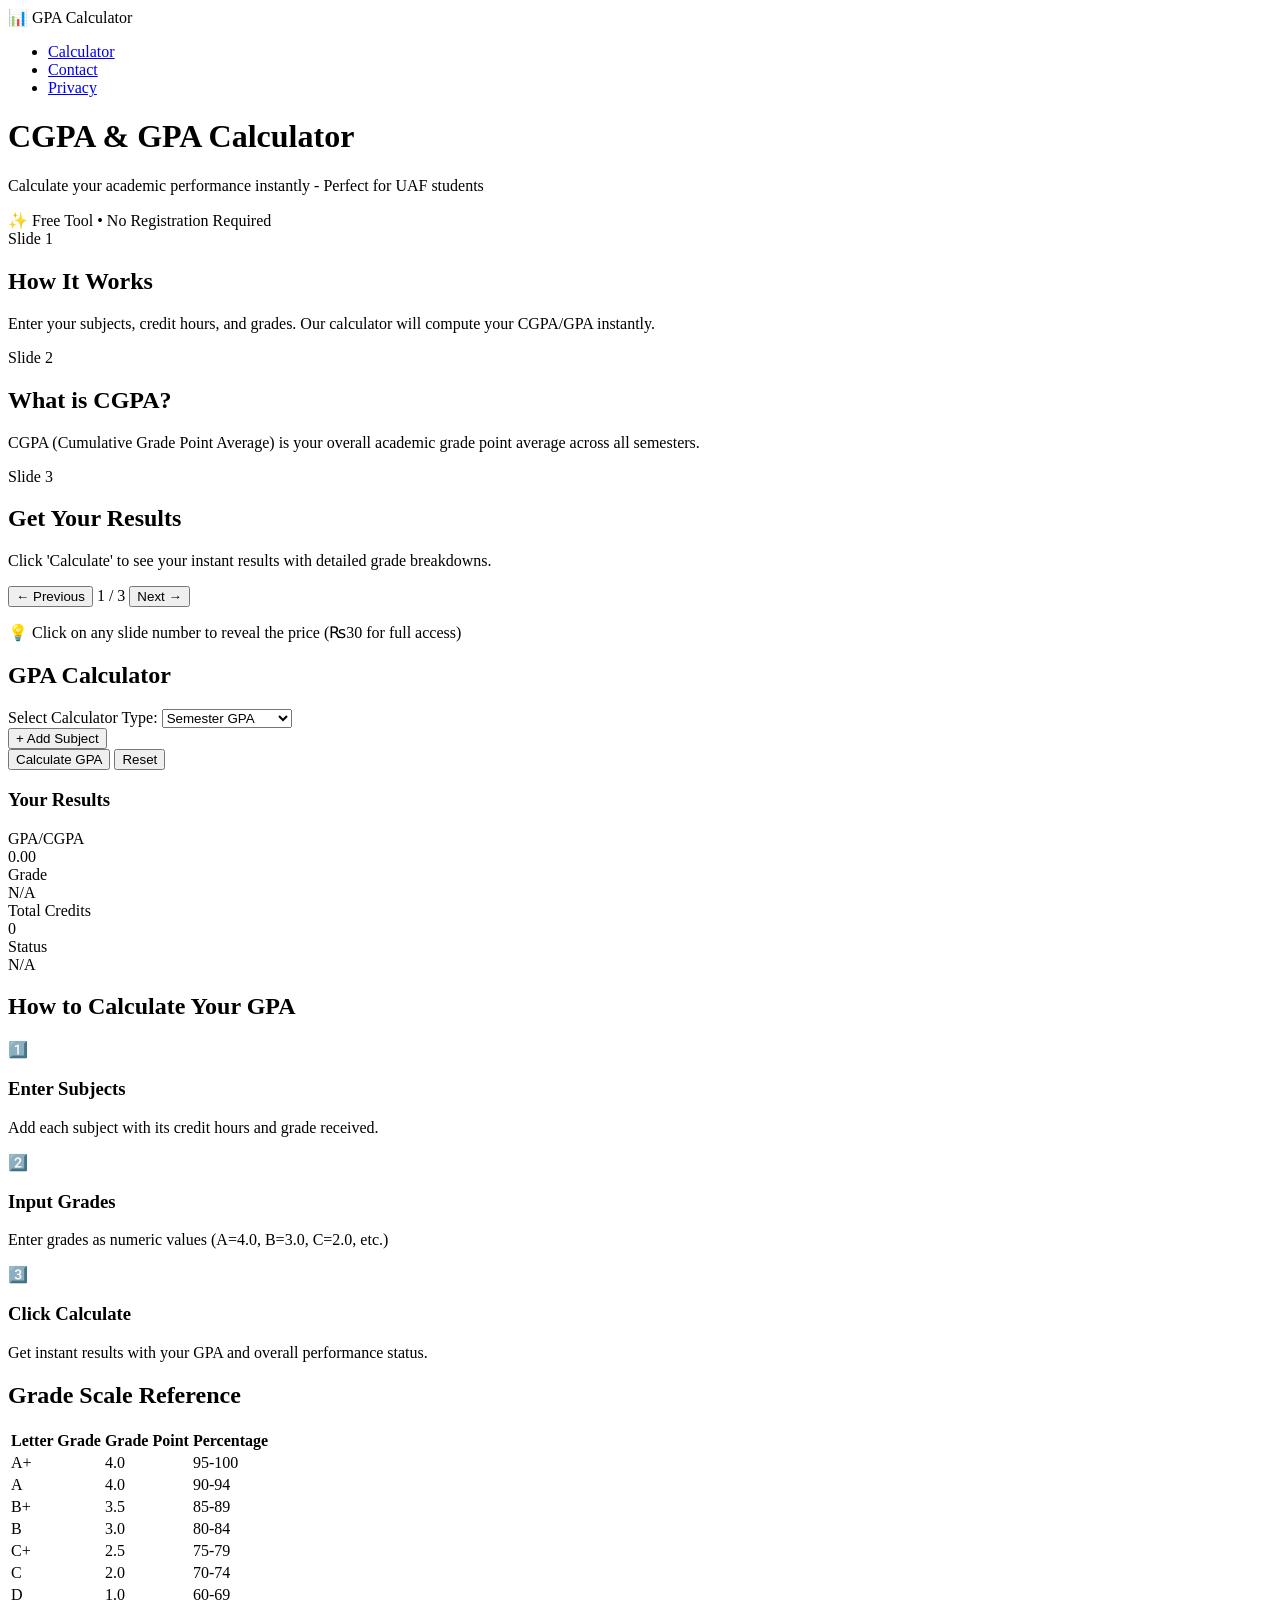
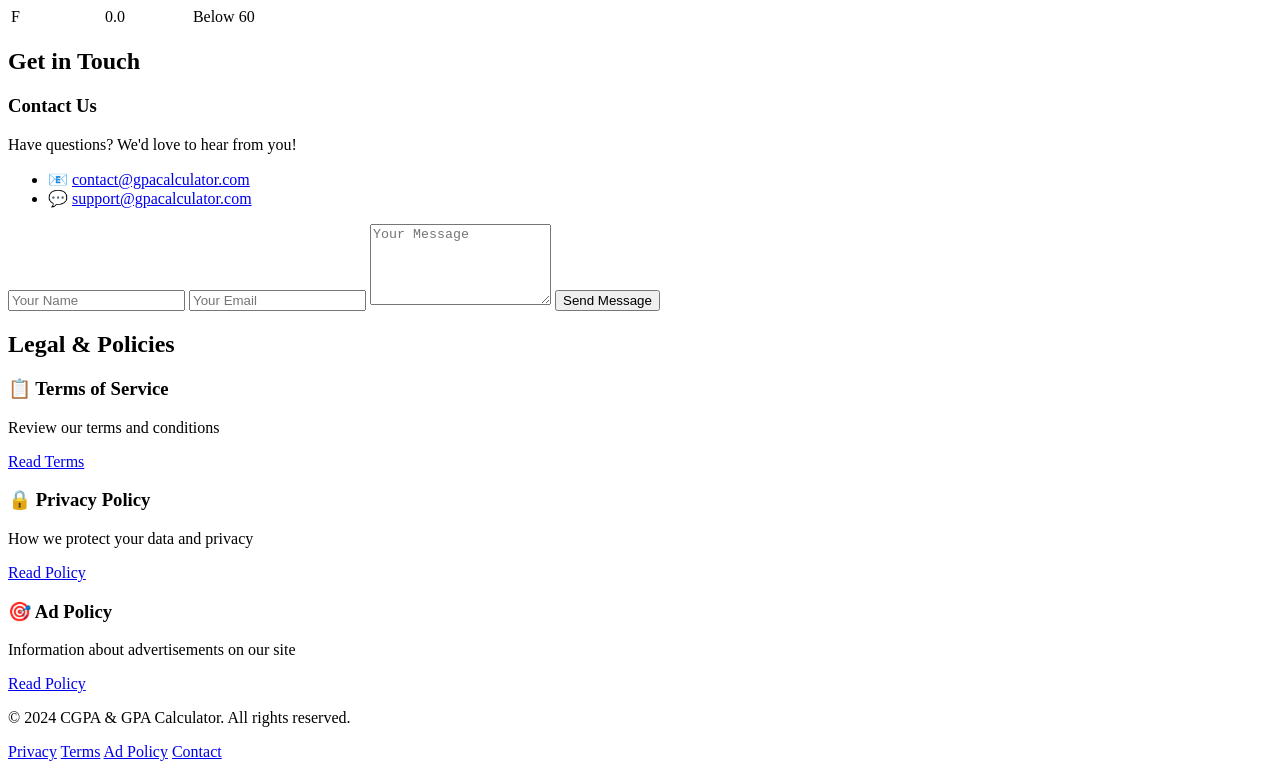
==== index.html @ 97850782 "Rename index (2).html to index.html" ====
<!DOCTYPE html>
<html lang="en">
<head>
    <meta charset="UTF-8">
    <meta name="viewport" content="width=device-width, initial-scale=1.0">
    <meta name="description" content="Free CGPA and GPA Calculator - Calculate your academic grade point average instantly">
    <meta name="keywords" content="CGPA calculator, GPA calculator, grade calculator, UAF">
    <meta name="author" content="Your Name">
    <meta name="theme-color" content="#2563eb">
    <title>CGPA & GPA Calculator - Calculate Your Academic Performance</title>
    <link rel="stylesheet" href="styles.css">
    <script async src="https://pagead2.googlesyndication.com/pagead/js/adsbygoogle.js?client=ca-pub-xxxxxxxxxxxxxxxx"></script>
</head>
<body>
    <!-- Navigation -->
    <nav class="navbar">
        <div class="container">
            <div class="logo">
                <span class="logo-icon">📊</span>
                <span class="logo-text">GPA Calculator</span>
            </div>
            <ul class="nav-links">
                <li><a href="#calculator">Calculator</a></li>
                <li><a href="#contact">Contact</a></li>
                <li><a href="privacy-policy.html">Privacy</a></li>
            </ul>
        </div>
    </nav>

    <!-- Hero Section -->
    <header class="hero">
        <div class="container">
            <h1 class="hero-title">CGPA & GPA Calculator</h1>
            <p class="hero-subtitle">Calculate your academic performance instantly - Perfect for UAF students</p>
            <div class="hero-badge">✨ Free Tool • No Registration Required</div>
        </div>
    </header>

    <!-- Ad Space 1 - Top Banner -->
    <div class="ad-container">
        <ins class="adsbygoogle"
             style="display:block"
             data-ad-client="ca-pub-xxxxxxxxxxxxxxxx"
             data-ad-slot="1234567890"
             data-ad-format="horizontal"
             data-full-width-responsive="true"></ins>
    </div>

    <!-- Main Content -->
    <main class="container main-content">
        <!-- Slider Feature Section -->
        <section class="slide-section">
            <div class="slide-container">
                <div class="slide-card">
                    <div class="slide-number-box" id="slideNumber">
                        <span class="slide-number-text">Slide 1</span>
                    </div>
                    <div class="slide-content">
                        <h2>How It Works</h2>
                        <p>Enter your subjects, credit hours, and grades. Our calculator will compute your CGPA/GPA instantly.</p>
                    </div>
                </div>
                <div class="slide-card">
                    <div class="slide-number-box" id="slideNumber2">
                        <span class="slide-number-text">Slide 2</span>
                    </div>
                    <div class="slide-content">
                        <h2>What is CGPA?</h2>
                        <p>CGPA (Cumulative Grade Point Average) is your overall academic grade point average across all semesters.</p>
                    </div>
                </div>
                <div class="slide-card">
                    <div class="slide-number-box" id="slideNumber3">
                        <span class="slide-number-text">Slide 3</span>
                    </div>
                    <div class="slide-content">
                        <h2>Get Your Results</h2>
                        <p>Click 'Calculate' to see your instant results with detailed grade breakdowns.</p>
                    </div>
                </div>
            </div>
            <div class="slide-controls">
                <button class="slide-btn prev-btn" id="prevSlide">← Previous</button>
                <span class="slide-indicator" id="slideIndicator">1 / 3</span>
                <button class="slide-btn next-btn" id="nextSlide">Next →</button>
            </div>
            <p class="slide-hint">💡 Click on any slide number to reveal the price (₨30 for full access)</p>
        </section>

        <!-- Calculator Section -->
        <section id="calculator" class="calculator-section">
            <h2 class="section-title">GPA Calculator</h2>
            
            <div class="calculator-container">
                <div class="input-group">
                    <label for="calculatorType">Select Calculator Type:</label>
                    <select id="calculatorType" class="form-control">
                        <option value="semester">Semester GPA</option>
                        <option value="cumulative">Cumulative CGPA</option>
                    </select>
                </div>

                <div id="subjectsContainer" class="subjects-container">
                    <!-- Subjects will be added here dynamically -->
                </div>

                <button type="button" class="btn btn-secondary" id="addSubjectBtn">+ Add Subject</button>

                <div class="button-group">
                    <button type="button" class="btn btn-primary" id="calculateBtn">Calculate GPA</button>
                    <button type="button" class="btn btn-secondary" id="resetBtn">Reset</button>
                </div>
            </div>

            <!-- Results Section -->
            <div id="resultsSection" class="results-section hidden">
                <h3>Your Results</h3>
                <div class="results-grid">
                    <div class="result-card">
                        <div class="result-label">GPA/CGPA</div>
                        <div class="result-value" id="resultGPA">0.00</div>
                    </div>
                    <div class="result-card">
                        <div class="result-label">Grade</div>
                        <div class="result-value" id="resultGrade">N/A</div>
                    </div>
                    <div class="result-card">
                        <div class="result-label">Total Credits</div>
                        <div class="result-value" id="resultCredits">0</div>
                    </div>
                    <div class="result-card">
                        <div class="result-label">Status</div>
                        <div class="result-value" id="resultStatus">N/A</div>
                    </div>
                </div>
                <div class="result-message" id="resultMessage"></div>
            </div>
        </section>

        <!-- Ad Space 2 - Middle Banner -->
        <div class="ad-container">
            <ins class="adsbygoogle"
                 style="display:block"
                 data-ad-client="ca-pub-xxxxxxxxxxxxxxxx"
                 data-ad-slot="9876543210"
                 data-ad-format="horizontal"
                 data-full-width-responsive="true"></ins>
        </div>

        <!-- Info Section -->
        <section class="info-section">
            <h2 class="section-title">How to Calculate Your GPA</h2>
            <div class="info-grid">
                <div class="info-card">
                    <div class="info-icon">1️⃣</div>
                    <h3>Enter Subjects</h3>
                    <p>Add each subject with its credit hours and grade received.</p>
                </div>
                <div class="info-card">
                    <div class="info-icon">2️⃣</div>
                    <h3>Input Grades</h3>
                    <p>Enter grades as numeric values (A=4.0, B=3.0, C=2.0, etc.)</p>
                </div>
                <div class="info-card">
                    <div class="info-icon">3️⃣</div>
                    <h3>Click Calculate</h3>
                    <p>Get instant results with your GPA and overall performance status.</p>
                </div>
            </div>
        </section>

        <!-- Grade Scale Reference -->
        <section class="grade-scale">
            <h2 class="section-title">Grade Scale Reference</h2>
            <table class="grade-table">
                <thead>
                    <tr>
                        <th>Letter Grade</th>
                        <th>Grade Point</th>
                        <th>Percentage</th>
                    </tr>
                </thead>
                <tbody>
                    <tr>
                        <td>A+</td>
                        <td>4.0</td>
                        <td>95-100</td>
                    </tr>
                    <tr>
                        <td>A</td>
                        <td>4.0</td>
                        <td>90-94</td>
                    </tr>
                    <tr>
                        <td>B+</td>
                        <td>3.5</td>
                        <td>85-89</td>
                    </tr>
                    <tr>
                        <td>B</td>
                        <td>3.0</td>
                        <td>80-84</td>
                    </tr>
                    <tr>
                        <td>C+</td>
                        <td>2.5</td>
                        <td>75-79</td>
                    </tr>
                    <tr>
                        <td>C</td>
                        <td>2.0</td>
                        <td>70-74</td>
                    </tr>
                    <tr>
                        <td>D</td>
                        <td>1.0</td>
                        <td>60-69</td>
                    </tr>
                    <tr>
                        <td>F</td>
                        <td>0.0</td>
                        <td>Below 60</td>
                    </tr>
                </tbody>
            </table>
        </section>

        <!-- Ad Space 3 - Bottom Banner -->
        <div class="ad-container">
            <ins class="adsbygoogle"
                 style="display:block"
                 data-ad-client="ca-pub-xxxxxxxxxxxxxxxx"
                 data-ad-slot="5555555555"
                 data-ad-format="horizontal"
                 data-full-width-responsive="true"></ins>
        </div>

        <!-- Contact Section -->
        <section id="contact" class="contact-section">
            <h2 class="section-title">Get in Touch</h2>
            <div class="contact-container">
                <div class="contact-info">
                    <h3>Contact Us</h3>
                    <p>Have questions? We'd love to hear from you!</p>
                    <ul class="contact-list">
                        <li>
                            <span class="contact-icon">📧</span>
                            <a href="mailto:contact@gpacalculator.com">contact@gpacalculator.com</a>
                        </li>
                        <li>
                            <span class="contact-icon">💬</span>
                            <a href="mailto:support@gpacalculator.com">support@gpacalculator.com</a>
                        </li>
                    </ul>
                </div>
                <form class="contact-form" id="contactForm">
                    <input type="text" placeholder="Your Name" required>
                    <input type="email" placeholder="Your Email" required>
                    <textarea placeholder="Your Message" rows="5" required></textarea>
                    <button type="submit" class="btn btn-primary">Send Message</button>
                </form>
            </div>
        </section>

        <!-- Policy Links -->
        <section class="policy-section">
            <h2 class="section-title">Legal & Policies</h2>
            <div class="policy-grid">
                <div class="policy-card">
                    <h3>📋 Terms of Service</h3>
                    <p>Review our terms and conditions</p>
                    <a href="terms.html" class="policy-link">Read Terms</a>
                </div>
                <div class="policy-card">
                    <h3>🔒 Privacy Policy</h3>
                    <p>How we protect your data and privacy</p>
                    <a href="privacy-policy.html" class="policy-link">Read Policy</a>
                </div>
                <div class="policy-card">
                    <h3>🎯 Ad Policy</h3>
                    <p>Information about advertisements on our site</p>
                    <a href="ad-policy.html" class="policy-link">Read Policy</a>
                </div>
            </div>
        </section>
    </main>

    <!-- Footer -->
    <footer class="footer">
        <div class="container">
            <p>&copy; 2024 CGPA & GPA Calculator. All rights reserved.</p>
            <div class="footer-links">
                <a href="privacy-policy.html">Privacy</a>
                <a href="terms.html">Terms</a>
                <a href="ad-policy.html">Ad Policy</a>
                <a href="#contact">Contact</a>
            </div>
        </div>
    </footer>

    <script src="script.js"></script>
    <script>
        (adsbygoogle = window.adsbygoogle || []).push({});
    </script>
</body>
</html>
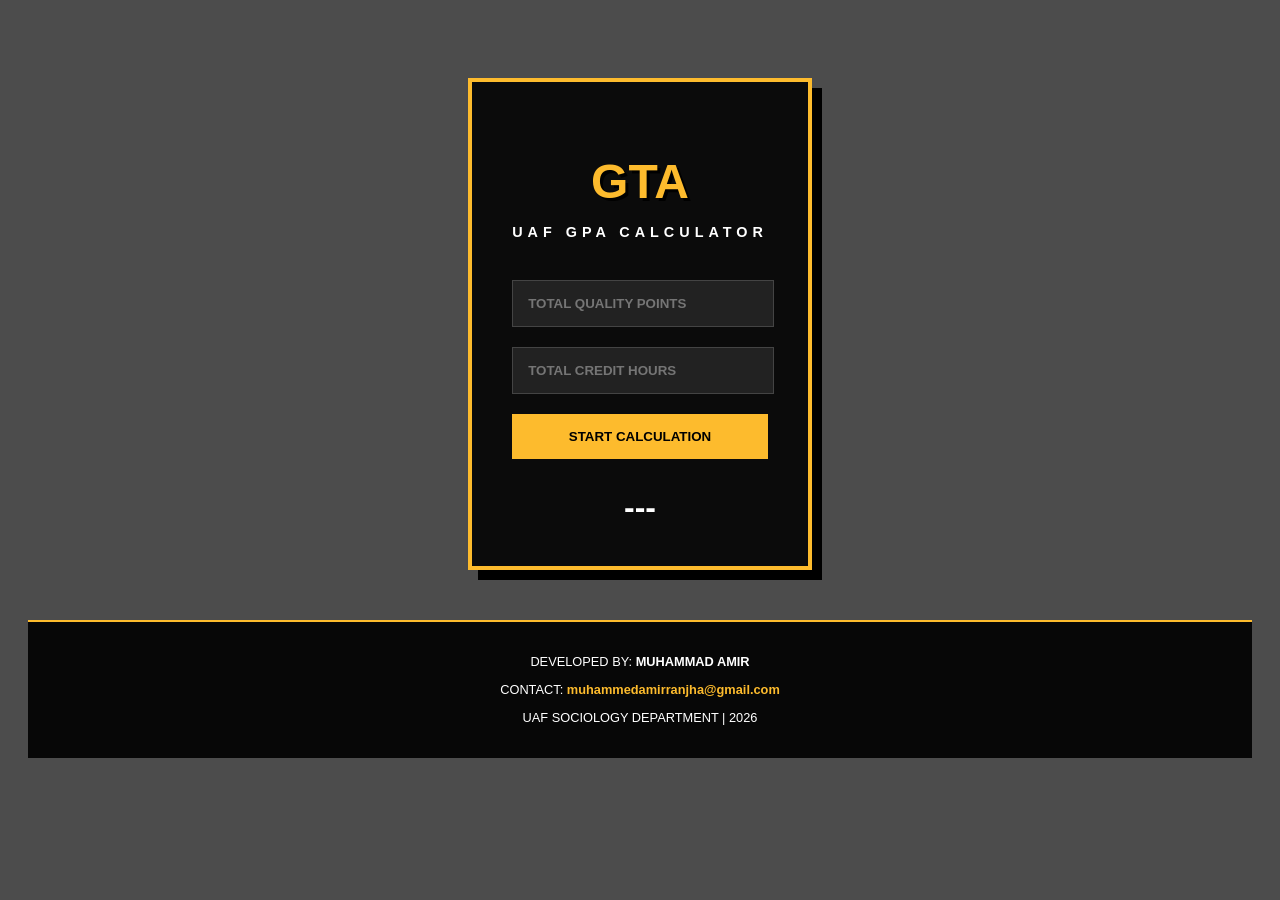
==== commit 54974aac: "Update index.html" ====
--- a/index.html
+++ b/index.html
@@ -3,304 +3,117 @@
 <head>
     <meta charset="UTF-8">
     <meta name="viewport" content="width=device-width, initial-scale=1.0">
-    <meta name="description" content="Free CGPA and GPA Calculator - Calculate your academic grade point average instantly">
-    <meta name="keywords" content="CGPA calculator, GPA calculator, grade calculator, UAF">
-    <meta name="author" content="Your Name">
-    <meta name="theme-color" content="#2563eb">
-    <title>CGPA & GPA Calculator - Calculate Your Academic Performance</title>
-    <link rel="stylesheet" href="styles.css">
-    <script async src="https://pagead2.googlesyndication.com/pagead/js/adsbygoogle.js?client=ca-pub-xxxxxxxxxxxxxxxx"></script>
+    <title>Grade Theft Auto - UAF GPA Tool</title>
+    <style>
+        body { 
+            font-family: 'Arial Black', Gadget, sans-serif; 
+            background: linear-gradient(rgba(0,0,0,0.7), rgba(0,0,0,0.7)), url('https://images.unsplash.com/photo-1511512578047-dfb367046420?auto=format&fit=crop&q=80&w=1000');
+            background-size: cover;
+            background-attachment: fixed;
+            color: white; 
+            text-align: center; 
+            padding: 20px; 
+        }
+        .calc-box { 
+            background: rgba(0, 0, 0, 0.85); 
+            padding: 40px; 
+            border: 4px solid #fdbb2d; 
+            border-radius: 0px; 
+            display: inline-block; 
+            box-shadow: 10px 10px 0px #000;
+            max-width: 400px;
+            margin-top: 50px;
+        }
+        h1 { color: #fdbb2d; font-size: 3rem; margin-bottom: 5px; text-shadow: 3px 3px #000; }
+        h3 { letter-spacing: 5px; margin-bottom: 30px; font-size: 0.9rem; }
+        input { 
+            margin: 10px 0; 
+            padding: 15px; 
+            width: 90%; 
+            background: #222; 
+            border: 1px solid #444; 
+            color: #fdbb2d; 
+            font-weight: bold;
+        }
+        button { 
+            background: #fdbb2d; 
+            color: black; 
+            padding: 15px 30px; 
+            border: none; 
+            cursor: pointer; 
+            font-weight: 900; 
+            width: 100%; 
+            margin-top: 10px;
+            text-transform: uppercase;
+        }
+        button:hover { background: #fff; }
+        #result { 
+            margin-top: 30px; 
+            font-size: 2rem; 
+            font-weight: bold; 
+        }
+        .footer {
+            margin-top: 50px;
+            background: rgba(0,0,0,0.9);
+            padding: 20px;
+            font-size: 0.8rem;
+            border-top: 2px solid #fdbb2d;
+        }
+        .footer a { color: #fdbb2d; text-decoration: none; font-weight: bold; }
+    </style>
 </head>
 <body>
-    <!-- Navigation -->
-    <nav class="navbar">
-        <div class="container">
-            <div class="logo">
-                <span class="logo-icon">📊</span>
-                <span class="logo-text">GPA Calculator</span>
-            </div>
-            <ul class="nav-links">
-                <li><a href="#calculator">Calculator</a></li>
-                <li><a href="#contact">Contact</a></li>
-                <li><a href="privacy-policy.html">Privacy</a></li>
-            </ul>
+
+    <div class="calc-box">
+        <h1>GTA</h1>
+        <h3>UAF GPA CALCULATOR</h3>
+        
+        <div id="calculator">
+            <input type="number" id="qualityPoints" placeholder="TOTAL QUALITY POINTS">
+            <br>
+            <input type="number" id="creditHours" placeholder="TOTAL CREDIT HOURS">
+            <br>
+            <button onclick="calculateGPA()">START CALCULATION</button>
+            
+            <div id="result">---</div>
         </div>
-    </nav>
-
-    <!-- Hero Section -->
-    <header class="hero">
-        <div class="container">
-            <h1 class="hero-title">CGPA & GPA Calculator</h1>
-            <p class="hero-subtitle">Calculate your academic performance instantly - Perfect for UAF students</p>
-            <div class="hero-badge">✨ Free Tool • No Registration Required</div>
-        </div>
-    </header>
-
-    <!-- Ad Space 1 - Top Banner -->
-    <div class="ad-container">
-        <ins class="adsbygoogle"
-             style="display:block"
-             data-ad-client="ca-pub-xxxxxxxxxxxxxxxx"
-             data-ad-slot="1234567890"
-             data-ad-format="horizontal"
-             data-full-width-responsive="true"></ins>
     </div>
 
-    <!-- Main Content -->
-    <main class="container main-content">
-        <!-- Slider Feature Section -->
-        <section class="slide-section">
-            <div class="slide-container">
-                <div class="slide-card">
-                    <div class="slide-number-box" id="slideNumber">
-                        <span class="slide-number-text">Slide 1</span>
-                    </div>
-                    <div class="slide-content">
-                        <h2>How It Works</h2>
-                        <p>Enter your subjects, credit hours, and grades. Our calculator will compute your CGPA/GPA instantly.</p>
-                    </div>
-                </div>
-                <div class="slide-card">
-                    <div class="slide-number-box" id="slideNumber2">
-                        <span class="slide-number-text">Slide 2</span>
-                    </div>
-                    <div class="slide-content">
-                        <h2>What is CGPA?</h2>
-                        <p>CGPA (Cumulative Grade Point Average) is your overall academic grade point average across all semesters.</p>
-                    </div>
-                </div>
-                <div class="slide-card">
-                    <div class="slide-number-box" id="slideNumber3">
-                        <span class="slide-number-text">Slide 3</span>
-                    </div>
-                    <div class="slide-content">
-                        <h2>Get Your Results</h2>
-                        <p>Click 'Calculate' to see your instant results with detailed grade breakdowns.</p>
-                    </div>
-                </div>
-            </div>
-            <div class="slide-controls">
-                <button class="slide-btn prev-btn" id="prevSlide">← Previous</button>
-                <span class="slide-indicator" id="slideIndicator">1 / 3</span>
-                <button class="slide-btn next-btn" id="nextSlide">Next →</button>
-            </div>
-            <p class="slide-hint">💡 Click on any slide number to reveal the price (₨30 for full access)</p>
-        </section>
+    <div class="footer">
+        <p>DEVELOPED BY: <strong>MUHAMMAD AMIR</strong></p>
+        <p>CONTACT: <a href="mailto:muhammedamirranjha@gmail.com">muhammedamirranjha@gmail.com</a></p>
+        <p>UAF SOCIOLOGY DEPARTMENT | 2026</p>
+    </div>
 
-        <!-- Calculator Section -->
-        <section id="calculator" class="calculator-section">
-            <h2 class="section-title">GPA Calculator</h2>
-            
-            <div class="calculator-container">
-                <div class="input-group">
-                    <label for="calculatorType">Select Calculator Type:</label>
-                    <select id="calculatorType" class="form-control">
-                        <option value="semester">Semester GPA</option>
-                        <option value="cumulative">Cumulative CGPA</option>
-                    </select>
-                </div>
+    <script>
+        function calculateGPA() {
+            const qp = parseFloat(document.getElementById('qualityPoints').value);
+            const ch = parseFloat(document.getElementById('creditHours').value);
 
-                <div id="subjectsContainer" class="subjects-container">
-                    <!-- Subjects will be added here dynamically -->
-                </div>
+            if (isNaN(qp) || isNaN(ch) || ch <= 0) {
+                alert("Enter valid numbers, Amir!");
+                return;
+            }
 
-                <button type="button" class="btn btn-secondary" id="addSubjectBtn">+ Add Subject</button>
+            const gpa = (qp / ch).toFixed(2);
+            let message = "";
+            let color = "";
 
-                <div class="button-group">
-                    <button type="button" class="btn btn-primary" id="calculateBtn">Calculate GPA</button>
-                    <button type="button" class="btn btn-secondary" id="resetBtn">Reset</button>
-                </div>
-            </div>
+            if (gpa >= 3.5) {
+                message = "MISSION PASSED!<br><span style='font-size: 1.2rem'>RESPECT +</span>";
+                color = "#5cb85c"; // Green
+            } else if (gpa >= 2.0) {
+                message = "PASSED<br><span style='font-size: 1.2rem'>HUSTLE CONTINUES</span>";
+                color = "#fdbb2d"; // Gold
+            } else {
+                message = "WASTED<br><span style='font-size: 1.2rem'>PROBATION HIT</span>";
+                color = "#b21f1f"; // Red
+            }
 
-            <!-- Results Section -->
-            <div id="resultsSection" class="results-section hidden">
-                <h3>Your Results</h3>
-                <div class="results-grid">
-                    <div class="result-card">
-                        <div class="result-label">GPA/CGPA</div>
-                        <div class="result-value" id="resultGPA">0.00</div>
-                    </div>
-                    <div class="result-card">
-                        <div class="result-label">Grade</div>
-                        <div class="result-value" id="resultGrade">N/A</div>
-                    </div>
-                    <div class="result-card">
-                        <div class="result-label">Total Credits</div>
-                        <div class="result-value" id="resultCredits">0</div>
-                    </div>
-                    <div class="result-card">
-                        <div class="result-label">Status</div>
-                        <div class="result-value" id="resultStatus">N/A</div>
-                    </div>
-                </div>
-                <div class="result-message" id="resultMessage"></div>
-            </div>
-        </section>
-
-        <!-- Ad Space 2 - Middle Banner -->
-        <div class="ad-container">
-            <ins class="adsbygoogle"
-                 style="display:block"
-                 data-ad-client="ca-pub-xxxxxxxxxxxxxxxx"
-                 data-ad-slot="9876543210"
-                 data-ad-format="horizontal"
-                 data-full-width-responsive="true"></ins>
-        </div>
-
-        <!-- Info Section -->
-        <section class="info-section">
-            <h2 class="section-title">How to Calculate Your GPA</h2>
-            <div class="info-grid">
-                <div class="info-card">
-                    <div class="info-icon">1️⃣</div>
-                    <h3>Enter Subjects</h3>
-                    <p>Add each subject with its credit hours and grade received.</p>
-                </div>
-                <div class="info-card">
-                    <div class="info-icon">2️⃣</div>
-                    <h3>Input Grades</h3>
-                    <p>Enter grades as numeric values (A=4.0, B=3.0, C=2.0, etc.)</p>
-                </div>
-                <div class="info-card">
-                    <div class="info-icon">3️⃣</div>
-                    <h3>Click Calculate</h3>
-                    <p>Get instant results with your GPA and overall performance status.</p>
-                </div>
-            </div>
-        </section>
-
-        <!-- Grade Scale Reference -->
-        <section class="grade-scale">
-            <h2 class="section-title">Grade Scale Reference</h2>
-            <table class="grade-table">
-                <thead>
-                    <tr>
-                        <th>Letter Grade</th>
-                        <th>Grade Point</th>
-                        <th>Percentage</th>
-                    </tr>
-                </thead>
-                <tbody>
-                    <tr>
-                        <td>A+</td>
-                        <td>4.0</td>
-                        <td>95-100</td>
-                    </tr>
-                    <tr>
-                        <td>A</td>
-                        <td>4.0</td>
-                        <td>90-94</td>
-                    </tr>
-                    <tr>
-                        <td>B+</td>
-                        <td>3.5</td>
-                        <td>85-89</td>
-                    </tr>
-                    <tr>
-                        <td>B</td>
-                        <td>3.0</td>
-                        <td>80-84</td>
-                    </tr>
-                    <tr>
-                        <td>C+</td>
-                        <td>2.5</td>
-                        <td>75-79</td>
-                    </tr>
-                    <tr>
-                        <td>C</td>
-                        <td>2.0</td>
-                        <td>70-74</td>
-                    </tr>
-                    <tr>
-                        <td>D</td>
-                        <td>1.0</td>
-                        <td>60-69</td>
-                    </tr>
-                    <tr>
-                        <td>F</td>
-                        <td>0.0</td>
-                        <td>Below 60</td>
-                    </tr>
-                </tbody>
-            </table>
-        </section>
-
-        <!-- Ad Space 3 - Bottom Banner -->
-        <div class="ad-container">
-            <ins class="adsbygoogle"
-                 style="display:block"
-                 data-ad-client="ca-pub-xxxxxxxxxxxxxxxx"
-                 data-ad-slot="5555555555"
-                 data-ad-format="horizontal"
-                 data-full-width-responsive="true"></ins>
-        </div>
-
-        <!-- Contact Section -->
-        <section id="contact" class="contact-section">
-            <h2 class="section-title">Get in Touch</h2>
-            <div class="contact-container">
-                <div class="contact-info">
-                    <h3>Contact Us</h3>
-                    <p>Have questions? We'd love to hear from you!</p>
-                    <ul class="contact-list">
-                        <li>
-                            <span class="contact-icon">📧</span>
-                            <a href="mailto:contact@gpacalculator.com">contact@gpacalculator.com</a>
-                        </li>
-                        <li>
-                            <span class="contact-icon">💬</span>
-                            <a href="mailto:support@gpacalculator.com">support@gpacalculator.com</a>
-                        </li>
-                    </ul>
-                </div>
-                <form class="contact-form" id="contactForm">
-                    <input type="text" placeholder="Your Name" required>
-                    <input type="email" placeholder="Your Email" required>
-                    <textarea placeholder="Your Message" rows="5" required></textarea>
-                    <button type="submit" class="btn btn-primary">Send Message</button>
-                </form>
-            </div>
-        </section>
-
-        <!-- Policy Links -->
-        <section class="policy-section">
-            <h2 class="section-title">Legal & Policies</h2>
-            <div class="policy-grid">
-                <div class="policy-card">
-                    <h3>📋 Terms of Service</h3>
-                    <p>Review our terms and conditions</p>
-                    <a href="terms.html" class="policy-link">Read Terms</a>
-                </div>
-                <div class="policy-card">
-                    <h3>🔒 Privacy Policy</h3>
-                    <p>How we protect your data and privacy</p>
-                    <a href="privacy-policy.html" class="policy-link">Read Policy</a>
-                </div>
-                <div class="policy-card">
-                    <h3>🎯 Ad Policy</h3>
-                    <p>Information about advertisements on our site</p>
-                    <a href="ad-policy.html" class="policy-link">Read Policy</a>
-                </div>
-            </div>
-        </section>
-    </main>
-
-    <!-- Footer -->
-    <footer class="footer">
-        <div class="container">
-            <p>&copy; 2024 CGPA & GPA Calculator. All rights reserved.</p>
-            <div class="footer-links">
-                <a href="privacy-policy.html">Privacy</a>
-                <a href="terms.html">Terms</a>
-                <a href="ad-policy.html">Ad Policy</a>
-                <a href="#contact">Contact</a>
-            </div>
-        </div>
-    </footer>
-
-    <script src="script.js"></script>
-    <script>
-        (adsbygoogle = window.adsbygoogle || []).push({});
+            const resultDiv = document.getElementById('result');
+            resultDiv.style.color = color;
+            resultDiv.innerHTML = "GPA: " + gpa + "<br>" + message;
+        }
     </script>
 </body>
 </html>
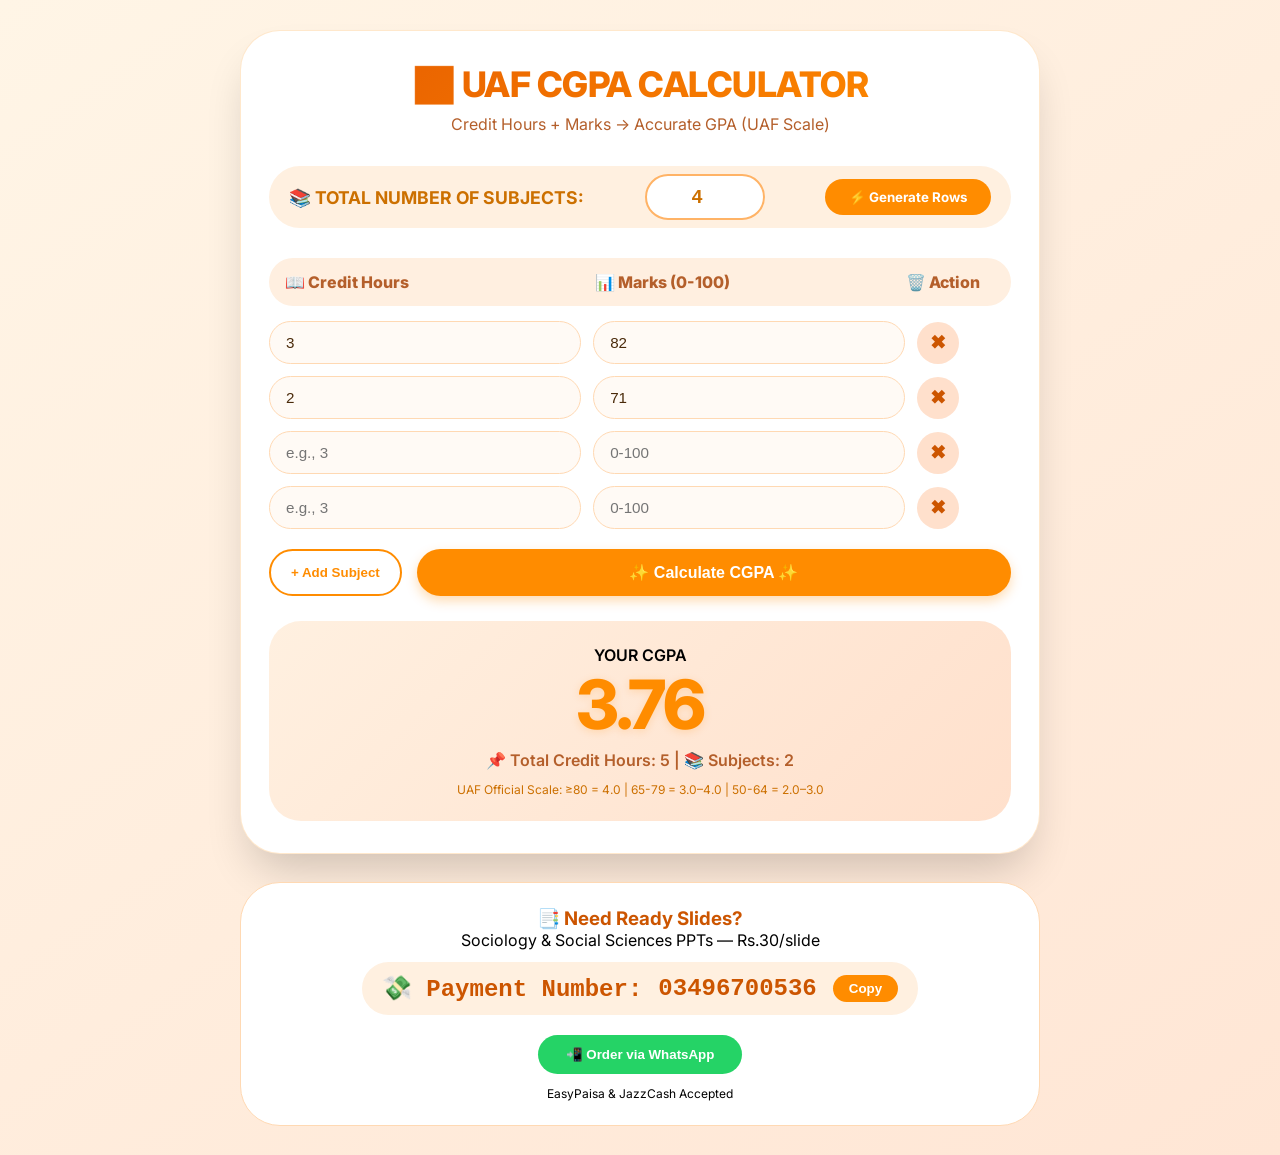
==== commit aef2eab4: "Update index.html" ====
--- a/index.html
+++ b/index.html
@@ -2,118 +2,508 @@
 <html lang="en">
 <head>
     <meta charset="UTF-8">
-    <meta name="viewport" content="width=device-width, initial-scale=1.0">
-    <title>Grade Theft Auto - UAF GPA Tool</title>
+    <meta name="viewport" content="width=device-width, initial-scale=1.0, user-scalable=yes">
+    <title>UAF GPA Pro | Orange Edition</title>
+    <link href="https://fonts.googleapis.com/css2?family=Inter:opsz,wght@14..32,400;14..32,600;14..32,800&display=swap" rel="stylesheet">
     <style>
-        body { 
-            font-family: 'Arial Black', Gadget, sans-serif; 
-            background: linear-gradient(rgba(0,0,0,0.7), rgba(0,0,0,0.7)), url('https://images.unsplash.com/photo-1511512578047-dfb367046420?auto=format&fit=crop&q=80&w=1000');
-            background-size: cover;
-            background-attachment: fixed;
-            color: white; 
-            text-align: center; 
-            padding: 20px; 
-        }
-        .calc-box { 
-            background: rgba(0, 0, 0, 0.85); 
-            padding: 40px; 
-            border: 4px solid #fdbb2d; 
-            border-radius: 0px; 
-            display: inline-block; 
-            box-shadow: 10px 10px 0px #000;
-            max-width: 400px;
-            margin-top: 50px;
-        }
-        h1 { color: #fdbb2d; font-size: 3rem; margin-bottom: 5px; text-shadow: 3px 3px #000; }
-        h3 { letter-spacing: 5px; margin-bottom: 30px; font-size: 0.9rem; }
-        input { 
-            margin: 10px 0; 
-            padding: 15px; 
-            width: 90%; 
-            background: #222; 
-            border: 1px solid #444; 
-            color: #fdbb2d; 
+        * {
+            margin: 0;
+            padding: 0;
+            box-sizing: border-box;
+        }
+
+        body {
+            font-family: 'Inter', sans-serif;
+            background: linear-gradient(145deg, #fff5e6 0%, #ffe6d5 100%);
+            min-height: 100vh;
+            padding: 30px 20px;
+        }
+
+        .container {
+            max-width: 800px;
+            margin: 0 auto;
+        }
+
+        /* Card */
+        .card {
+            background: white;
+            border-radius: 40px;
+            box-shadow: 0 25px 45px -12px rgba(0,0,0,0.2);
+            padding: 32px 28px;
+            margin-bottom: 28px;
+            border: 1px solid rgba(255, 140, 0, 0.2);
+        }
+
+        .header {
+            text-align: center;
+            margin-bottom: 32px;
+        }
+
+        .header h1 {
+            font-size: 2.2rem;
+            font-weight: 800;
+            background: linear-gradient(135deg, #e65c00, #ff8c00);
+            -webkit-background-clip: text;
+            background-clip: text;
+            color: transparent;
+            letter-spacing: -0.5px;
+        }
+
+        .header p {
+            color: #b45f2b;
+            margin-top: 8px;
+        }
+
+        /* Total Number Input */
+        .total-group {
+            background: #fff0e0;
+            border-radius: 60px;
+            padding: 8px 20px;
+            display: flex;
+            align-items: center;
+            justify-content: space-between;
+            flex-wrap: wrap;
+            gap: 15px;
+            margin-bottom: 30px;
+        }
+
+        .total-group label {
+            font-weight: 700;
+            color: #cc7000;
+            font-size: 1.1rem;
+        }
+
+        .total-group input {
+            background: white;
+            border: 2px solid #ffb366;
+            border-radius: 50px;
+            padding: 10px 20px;
+            width: 120px;
+            font-size: 1.2rem;
+            font-weight: 600;
+            text-align: center;
+            outline: none;
+            color: #cc7000;
+        }
+
+        .total-group button {
+            background: #ff8c00;
+            border: none;
+            border-radius: 50px;
+            padding: 10px 24px;
+            font-weight: 700;
+            color: white;
+            cursor: pointer;
+            transition: 0.2s;
+            font-family: inherit;
+        }
+
+        .total-group button:hover {
+            background: #e67e00;
+            transform: scale(1.02);
+        }
+
+        /* Courses Table */
+        .courses-header {
+            display: grid;
+            grid-template-columns: 1fr 1fr 0.3fr;
+            gap: 12px;
+            background: #ffefe0;
+            padding: 14px 16px;
+            border-radius: 30px;
+            margin-bottom: 15px;
+            font-weight: 800;
+            color: #b45f2b;
+        }
+
+        .course-row {
+            display: grid;
+            grid-template-columns: 1fr 1fr 0.3fr;
+            gap: 12px;
+            margin-bottom: 12px;
+            align-items: center;
+        }
+
+        .course-row input {
+            background: #fffaf5;
+            border: 1.5px solid #ffd9b3;
+            border-radius: 28px;
+            padding: 12px 16px;
+            font-size: 0.95rem;
+            font-weight: 500;
+            outline: none;
+            transition: 0.2s;
+            color: #4a2a0a;
+        }
+
+        .course-row input:focus {
+            border-color: #ff8c00;
+            box-shadow: 0 0 0 3px rgba(255, 140, 0, 0.2);
+        }
+
+        .remove-btn {
+            background: #ffe0cc;
+            border: none;
+            border-radius: 40px;
+            width: 42px;
+            height: 42px;
             font-weight: bold;
-        }
-        button { 
-            background: #fdbb2d; 
-            color: black; 
-            padding: 15px 30px; 
-            border: none; 
-            cursor: pointer; 
-            font-weight: 900; 
-            width: 100%; 
-            margin-top: 10px;
-            text-transform: uppercase;
-        }
-        button:hover { background: #fff; }
-        #result { 
-            margin-top: 30px; 
-            font-size: 2rem; 
-            font-weight: bold; 
-        }
-        .footer {
-            margin-top: 50px;
-            background: rgba(0,0,0,0.9);
-            padding: 20px;
-            font-size: 0.8rem;
-            border-top: 2px solid #fdbb2d;
-        }
-        .footer a { color: #fdbb2d; text-decoration: none; font-weight: bold; }
+            color: #cc5500;
+            cursor: pointer;
+            font-size: 1.2rem;
+            transition: 0.2s;
+        }
+
+        .remove-btn:hover {
+            background: #ffb366;
+            color: white;
+        }
+
+        /* Action Buttons */
+        .action-buttons {
+            display: flex;
+            gap: 15px;
+            margin: 20px 0 25px;
+            flex-wrap: wrap;
+        }
+
+        .btn-calc {
+            background: #ff8c00;
+            border: none;
+            border-radius: 60px;
+            padding: 14px 28px;
+            font-weight: 800;
+            color: white;
+            cursor: pointer;
+            flex: 1;
+            font-size: 1rem;
+            transition: 0.2s;
+            box-shadow: 0 5px 12px rgba(255, 140, 0, 0.3);
+        }
+
+        .btn-calc:hover {
+            background: #e67e00;
+            transform: translateY(-2px);
+        }
+
+        .btn-add {
+            background: transparent;
+            border: 2px solid #ff8c00;
+            border-radius: 60px;
+            padding: 12px 20px;
+            font-weight: 700;
+            color: #ff8c00;
+            cursor: pointer;
+            transition: 0.2s;
+        }
+
+        .btn-add:hover {
+            background: #fff0e0;
+        }
+
+        /* Result Area */
+        .result-area {
+            background: linear-gradient(135deg, #fff0e0, #ffe0cc);
+            border-radius: 32px;
+            padding: 24px;
+            text-align: center;
+            margin-top: 20px;
+        }
+
+        .cgpa-number {
+            font-size: 68px;
+            font-weight: 800;
+            color: #ff8c00;
+            letter-spacing: -2px;
+            line-height: 1;
+            text-shadow: 0 2px 8px rgba(255, 140, 0, 0.2);
+        }
+
+        .total-credits {
+            font-size: 1rem;
+            color: #b45f2b;
+            margin-top: 12px;
+            font-weight: 600;
+        }
+
+        /* Payment Section */
+        .payment-card {
+            background: white;
+            border-radius: 40px;
+            padding: 24px;
+            text-align: center;
+            border: 1px solid #ffd9b3;
+        }
+
+        .payment-number {
+            background: #fff0e0;
+            border-radius: 60px;
+            padding: 12px 20px;
+            display: inline-flex;
+            align-items: center;
+            gap: 16px;
+            margin: 12px 0;
+            font-size: 1.5rem;
+            font-weight: 800;
+            color: #cc5500;
+            font-family: monospace;
+        }
+
+        .copy-btn {
+            background: #ff8c00;
+            border: none;
+            padding: 6px 16px;
+            border-radius: 40px;
+            color: white;
+            font-weight: bold;
+            cursor: pointer;
+        }
+
+        .whatsapp-btn {
+            background: #25D366;
+            border: none;
+            border-radius: 60px;
+            padding: 12px 28px;
+            font-weight: 700;
+            color: white;
+            cursor: pointer;
+            margin-top: 8px;
+            display: inline-block;
+        }
+
+        @media (max-width: 550px) {
+            .courses-header, .course-row {
+                grid-template-columns: 1fr 1fr 0.4fr;
+                gap: 8px;
+            }
+            .cgpa-number {
+                font-size: 48px;
+            }
+            .payment-number {
+                font-size: 1.1rem;
+                flex-wrap: wrap;
+            }
+        }
     </style>
 </head>
 <body>
-
-    <div class="calc-box">
-        <h1>GTA</h1>
-        <h3>UAF GPA CALCULATOR</h3>
-        
-        <div id="calculator">
-            <input type="number" id="qualityPoints" placeholder="TOTAL QUALITY POINTS">
-            <br>
-            <input type="number" id="creditHours" placeholder="TOTAL CREDIT HOURS">
-            <br>
-            <button onclick="calculateGPA()">START CALCULATION</button>
-            
-            <div id="result">---</div>
+<div class="container">
+    <div class="card">
+        <div class="header">
+            <h1>📊 UAF CGPA CALCULATOR</h1>
+            <p>Credit Hours + Marks → Accurate GPA (UAF Scale)</p>
+        </div>
+
+        <!-- Total Number of Subjects -->
+        <div class="total-group">
+            <label>📚 TOTAL NUMBER OF SUBJECTS:</label>
+            <input type="number" id="totalSubjectsInput" value="4" min="1" max="25">
+            <button id="generateBtn">⚡ Generate Rows</button>
+        </div>
+
+        <!-- Courses Table Header -->
+        <div class="courses-header">
+            <span>📖 Credit Hours</span>
+            <span>📊 Marks (0-100)</span>
+            <span>🗑️ Action</span>
+        </div>
+
+        <!-- Dynamic Course Rows Container -->
+        <div id="courseList"></div>
+
+        <div class="action-buttons">
+            <button id="addSingleBtn" class="btn-add">+ Add Subject</button>
+            <button id="calculateBtn" class="btn-calc">✨ Calculate CGPA ✨</button>
+        </div>
+
+        <!-- Result Display -->
+        <div class="result-area">
+            <div style="font-weight: 600; margin-bottom: 5px;">YOUR CGPA</div>
+            <div class="cgpa-number" id="cgpaDisplay">0.00</div>
+            <div class="total-credits" id="creditDisplay">📌 Total Credit Hours: 0</div>
+            <div style="font-size: 12px; margin-top: 12px; color:#cc7000;">UAF Official Scale: ≥80 = 4.0 | 65-79 = 3.0–4.0 | 50-64 = 2.0–3.0</div>
         </div>
     </div>
 
-    <div class="footer">
-        <p>DEVELOPED BY: <strong>MUHAMMAD AMIR</strong></p>
-        <p>CONTACT: <a href="mailto:muhammedamirranjha@gmail.com">muhammedamirranjha@gmail.com</a></p>
-        <p>UAF SOCIOLOGY DEPARTMENT | 2026</p>
+    <!-- Payment / Slides Section (Orange/White Theme) -->
+    <div class="payment-card">
+        <h3 style="color:#cc5500;">📑 Need Ready Slides?</h3>
+        <p>Sociology & Social Sciences PPTs — Rs.30/slide</p>
+        <div class="payment-number">
+            <span>💸 Payment Number:</span>
+            <strong>03496700536</strong>
+            <button class="copy-btn" id="copyPayment">Copy</button>
+        </div>
+        <button class="whatsapp-btn" id="whatsappOrderBtn">📲 Order via WhatsApp</button>
+        <p style="font-size: 12px; margin-top: 12px;">EasyPaisa & JazzCash Accepted</p>
     </div>
-
-    <script>
-        function calculateGPA() {
-            const qp = parseFloat(document.getElementById('qualityPoints').value);
-            const ch = parseFloat(document.getElementById('creditHours').value);
-
-            if (isNaN(qp) || isNaN(ch) || ch <= 0) {
-                alert("Enter valid numbers, Amir!");
-                return;
+</div>
+
+<script>
+    // ---------- UAF GRADE POINT ENGINE ----------
+    function getUAFPoint(marks) {
+        let m = Math.min(100, Math.max(0, marks));
+        if (m >= 80) return 4.0;
+        if (m >= 65) return 3.0 + (m - 65) * (1.0 / 15.0);
+        if (m >= 50) return 2.0 + (m - 50) * (1.0 / 15.0);
+        if (m >= 40) return 1.0 + (m - 40) * (1.0 / 10.0);
+        return 0.0;
+    }
+
+    // Create a single subject row
+    function createSubjectRow(creditValue = '', marksValue = '') {
+        const row = document.createElement('div');
+        row.className = 'course-row';
+        
+        const creditInput = document.createElement('input');
+        creditInput.type = 'number';
+        creditInput.placeholder = 'e.g., 3';
+        creditInput.classList.add('credit-input');
+        creditInput.value = creditValue;
+        creditInput.step = 'any';
+        creditInput.min = '0';
+        
+        const marksInput = document.createElement('input');
+        marksInput.type = 'number';
+        marksInput.placeholder = '0-100';
+        marksInput.classList.add('marks-input');
+        marksInput.value = marksValue;
+        marksInput.min = '0';
+        marksInput.max = '100';
+        marksInput.addEventListener('input', function() {
+            let val = parseFloat(this.value);
+            if (val > 100) this.value = 100;
+            if (val < 0) this.value = 0;
+        });
+        
+        const removeBtn = document.createElement('button');
+        removeBtn.innerHTML = '✖';
+        removeBtn.classList.add('remove-btn');
+        removeBtn.addEventListener('click', () => row.remove());
+        
+        row.appendChild(creditInput);
+        row.appendChild(marksInput);
+        row.appendChild(removeBtn);
+        return row;
+    }
+    
+    // Generate rows based on total number
+    function generateSubjectRows(count) {
+        const container = document.getElementById('courseList');
+        container.innerHTML = '';
+        for (let i = 0; i < count; i++) {
+            // optional: prefill first two rows with demo values for better UX
+            if (i === 0) container.appendChild(createSubjectRow('3', '82'));
+            else if (i === 1) container.appendChild(createSubjectRow('2', '71'));
+            else container.appendChild(createSubjectRow('', ''));
+        }
+        // auto calculate after generation? we'll let user click calculate.
+    }
+    
+    // Compute CGPA from all rows
+    function computeAndDisplay() {
+        const rows = document.querySelectorAll('#courseList .course-row');
+        let totalPoints = 0;
+        let totalCredits = 0;
+        let validCourses = 0;
+        
+        rows.forEach(row => {
+            const creditInput = row.querySelector('.credit-input');
+            const marksInput = row.querySelector('.marks-input');
+            let credits = parseFloat(creditInput?.value);
+            let marks = parseFloat(marksInput?.value);
+            
+            if (!isNaN(credits) && credits > 0 && !isNaN(marks)) {
+                let gp = getUAFPoint(marks);
+                totalPoints += gp * credits;
+                totalCredits += credits;
+                validCourses++;
             }
-
-            const gpa = (qp / ch).toFixed(2);
-            let message = "";
-            let color = "";
-
-            if (gpa >= 3.5) {
-                message = "MISSION PASSED!<br><span style='font-size: 1.2rem'>RESPECT +</span>";
-                color = "#5cb85c"; // Green
-            } else if (gpa >= 2.0) {
-                message = "PASSED<br><span style='font-size: 1.2rem'>HUSTLE CONTINUES</span>";
-                color = "#fdbb2d"; // Gold
-            } else {
-                message = "WASTED<br><span style='font-size: 1.2rem'>PROBATION HIT</span>";
-                color = "#b21f1f"; // Red
+        });
+        
+        let cgpa = totalCredits > 0 ? (totalPoints / totalCredits) : 0;
+        cgpa = parseFloat(cgpa.toFixed(3));
+        
+        document.getElementById('cgpaDisplay').innerText = cgpa.toFixed(2);
+        document.getElementById('creditDisplay').innerHTML = `📌 Total Credit Hours: ${totalCredits}  |  📚 Subjects: ${validCourses}`;
+        
+        // Animate result
+        const cgpaEl = document.getElementById('cgpaDisplay');
+        cgpaEl.style.transform = "scale(1.05)";
+        setTimeout(() => cgpaEl.style.transform = "scale(1)", 200);
+    }
+    
+    // Add a single empty row
+    function addSingleRow() {
+        const container = document.getElementById('courseList');
+        container.appendChild(createSubjectRow('', ''));
+    }
+    
+    // Sync total subjects input with actual row count (optional, but we use generate)
+    function setupEventListeners() {
+        const generateBtn = document.getElementById('generateBtn');
+        const totalInput = document.getElementById('totalSubjectsInput');
+        generateBtn.addEventListener('click', () => {
+            let total = parseInt(totalInput.value);
+            if (isNaN(total) || total < 1) total = 1;
+            if (total > 30) total = 30;
+            generateSubjectRows(total);
+            computeAndDisplay();  // recalc after generation
+        });
+        
+        const calculateBtn = document.getElementById('calculateBtn');
+        calculateBtn.addEventListener('click', computeAndDisplay);
+        
+        const addSingleBtn = document.getElementById('addSingleBtn');
+        addSingleBtn.addEventListener('click', () => {
+            addSingleRow();
+            computeAndDisplay();
+        });
+        
+        // Live update on any input change (debounced)
+        let debounce;
+        document.getElementById('courseList').addEventListener('input', (e) => {
+            if (e.target.classList && (e.target.classList.contains('credit-input') || e.target.classList.contains('marks-input'))) {
+                clearTimeout(debounce);
+                debounce = setTimeout(() => computeAndDisplay(), 300);
             }
-
-            const resultDiv = document.getElementById('result');
-            resultDiv.style.color = color;
-            resultDiv.innerHTML = "GPA: " + gpa + "<br>" + message;
-        }
-    </script>
+        });
+        
+        // Also listen for row removal (since remove button removes row, but we need recompute)
+        document.getElementById('courseList').addEventListener('click', (e) => {
+            if (e.target.classList && e.target.classList.contains('remove-btn')) {
+                setTimeout(() => computeAndDisplay(), 50);
+            }
+        });
+    }
+    
+    // Payment & WhatsApp Integration
+    function setupPayment() {
+        const paymentNum = "03496700536";
+        const copyBtn = document.getElementById('copyPayment');
+        copyBtn.addEventListener('click', () => {
+            navigator.clipboard.writeText(paymentNum);
+            alert(`✅ Payment number ${paymentNum} copied!`);
+        });
+        
+        const waBtn = document.getElementById('whatsappOrderBtn');
+        waBtn.addEventListener('click', () => {
+            const msg = `Hello! I need ready-made slides (Rs.30/slide). Payment via EasyPaisa to ${paymentNum}. Please guide.`;
+            window.open(`https://wa.me/${paymentNum}?text=${encodeURIComponent(msg)}`, '_blank');
+            setTimeout(() => alert(`📱 Opening WhatsApp with ${paymentNum}`), 200);
+        });
+    }
+    
+    // Initialize with default 4 subjects
+    function init() {
+        generateSubjectRows(4);
+        setupEventListeners();
+        setupPayment();
+        computeAndDisplay(); // initial calculation
+        document.getElementById('totalSubjectsInput').value = 4;
+    }
+    
+    init();
+</script>
 </body>
 </html>
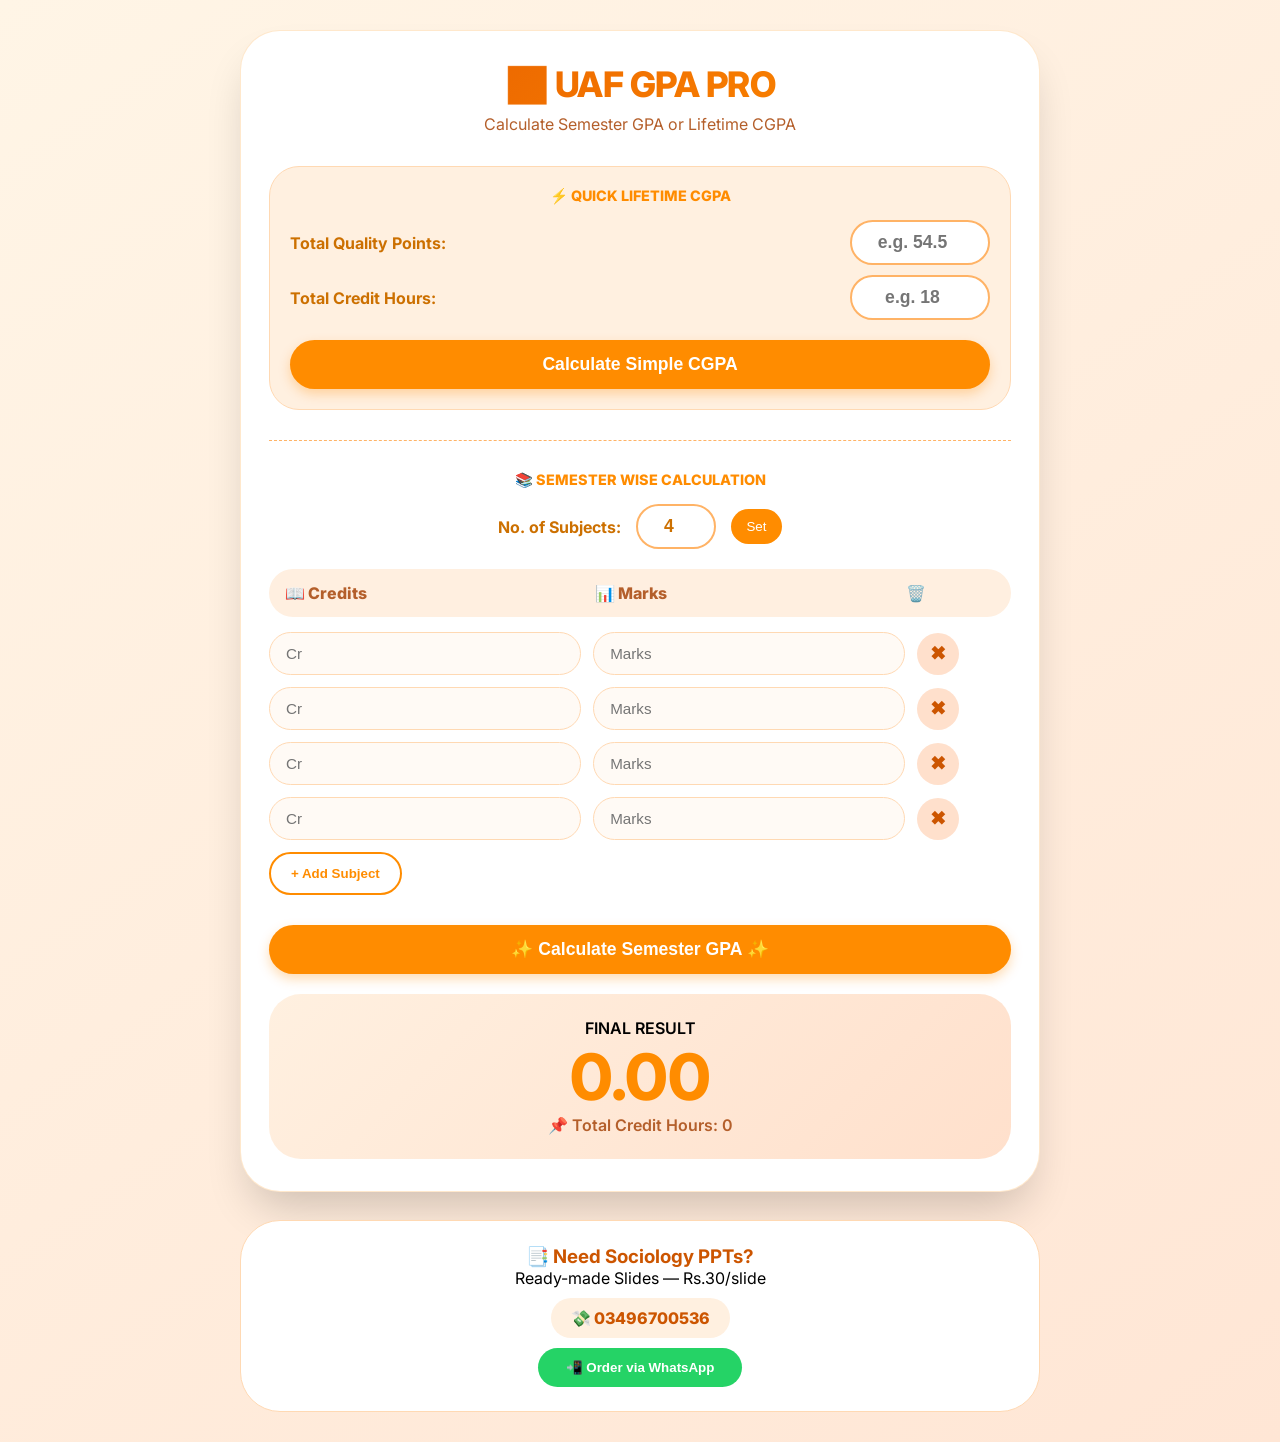
==== commit 199df8a4: "Update index.html" ====
--- a/index.html
+++ b/index.html
@@ -6,25 +6,14 @@
     <title>UAF GPA Pro | Orange Edition</title>
     <link href="https://fonts.googleapis.com/css2?family=Inter:opsz,wght@14..32,400;14..32,600;14..32,800&display=swap" rel="stylesheet">
     <style>
-        * {
-            margin: 0;
-            padding: 0;
-            box-sizing: border-box;
-        }
-
+        * { margin: 0; padding: 0; box-sizing: border-box; }
         body {
             font-family: 'Inter', sans-serif;
             background: linear-gradient(145deg, #fff5e6 0%, #ffe6d5 100%);
             min-height: 100vh;
             padding: 30px 20px;
         }
-
-        .container {
-            max-width: 800px;
-            margin: 0 auto;
-        }
-
-        /* Card */
+        .container { max-width: 800px; margin: 0 auto; }
         .card {
             background: white;
             border-radius: 40px;
@@ -33,12 +22,7 @@
             margin-bottom: 28px;
             border: 1px solid rgba(255, 140, 0, 0.2);
         }
-
-        .header {
-            text-align: center;
-            margin-bottom: 32px;
-        }
-
+        .header { text-align: center; margin-bottom: 32px; }
         .header h1 {
             font-size: 2.2rem;
             font-weight: 800;
@@ -48,62 +32,49 @@
             color: transparent;
             letter-spacing: -0.5px;
         }
-
-        .header p {
-            color: #b45f2b;
-            margin-top: 8px;
-        }
-
-        /* Total Number Input */
-        .total-group {
+        .header p { color: #b45f2b; margin-top: 8px; }
+
+        /* Style for Quick Calc and Total Subjects */
+        .input-box-styled {
             background: #fff0e0;
-            border-radius: 60px;
-            padding: 8px 20px;
+            border-radius: 30px;
+            padding: 20px;
+            margin-bottom: 20px;
+            border: 1px solid #ffd9b3;
+        }
+        .input-row {
             display: flex;
             align-items: center;
             justify-content: space-between;
             flex-wrap: wrap;
             gap: 15px;
-            margin-bottom: 30px;
-        }
-
-        .total-group label {
-            font-weight: 700;
-            color: #cc7000;
-            font-size: 1.1rem;
-        }
-
-        .total-group input {
+            margin-bottom: 10px;
+        }
+        .input-row label { font-weight: 700; color: #cc7000; font-size: 1rem; }
+        .input-row input {
             background: white;
             border: 2px solid #ffb366;
             border-radius: 50px;
-            padding: 10px 20px;
-            width: 120px;
-            font-size: 1.2rem;
+            padding: 10px 15px;
+            width: 140px;
+            font-size: 1.1rem;
             font-weight: 600;
             text-align: center;
             outline: none;
             color: #cc7000;
         }
-
-        .total-group button {
-            background: #ff8c00;
-            border: none;
-            border-radius: 50px;
-            padding: 10px 24px;
-            font-weight: 700;
-            color: white;
-            cursor: pointer;
-            transition: 0.2s;
-            font-family: inherit;
-        }
-
-        .total-group button:hover {
-            background: #e67e00;
-            transform: scale(1.02);
-        }
-
-        /* Courses Table */
+        
+        .section-title {
+            font-size: 0.9rem;
+            font-weight: 800;
+            color: #ff8c00;
+            text-transform: uppercase;
+            margin-bottom: 15px;
+            display: block;
+            text-align: center;
+        }
+
+        /* Tables & Rows */
         .courses-header {
             display: grid;
             grid-template-columns: 1fr 1fr 0.3fr;
@@ -115,7 +86,6 @@
             font-weight: 800;
             color: #b45f2b;
         }
-
         .course-row {
             display: grid;
             grid-template-columns: 1fr 1fr 0.3fr;
@@ -123,7 +93,6 @@
             margin-bottom: 12px;
             align-items: center;
         }
-
         .course-row input {
             background: #fffaf5;
             border: 1.5px solid #ffd9b3;
@@ -132,217 +101,110 @@
             font-size: 0.95rem;
             font-weight: 500;
             outline: none;
-            transition: 0.2s;
             color: #4a2a0a;
         }
-
-        .course-row input:focus {
-            border-color: #ff8c00;
-            box-shadow: 0 0 0 3px rgba(255, 140, 0, 0.2);
-        }
-
         .remove-btn {
-            background: #ffe0cc;
-            border: none;
-            border-radius: 40px;
-            width: 42px;
-            height: 42px;
-            font-weight: bold;
-            color: #cc5500;
-            cursor: pointer;
-            font-size: 1.2rem;
-            transition: 0.2s;
-        }
-
-        .remove-btn:hover {
-            background: #ffb366;
-            color: white;
-        }
-
-        /* Action Buttons */
-        .action-buttons {
-            display: flex;
-            gap: 15px;
-            margin: 20px 0 25px;
-            flex-wrap: wrap;
+            background: #ffe0cc; border: none; border-radius: 40px;
+            width: 42px; height: 42px; font-weight: bold; color: #cc5500;
+            cursor: pointer; font-size: 1.2rem;
         }
 
         .btn-calc {
-            background: #ff8c00;
-            border: none;
-            border-radius: 60px;
-            padding: 14px 28px;
-            font-weight: 800;
-            color: white;
-            cursor: pointer;
-            flex: 1;
-            font-size: 1rem;
-            transition: 0.2s;
-            box-shadow: 0 5px 12px rgba(255, 140, 0, 0.3);
-        }
-
-        .btn-calc:hover {
-            background: #e67e00;
-            transform: translateY(-2px);
-        }
-
+            background: #ff8c00; border: none; border-radius: 60px;
+            padding: 14px 28px; font-weight: 800; color: white;
+            cursor: pointer; width: 100%; font-size: 1.1rem;
+            box-shadow: 0 5px 12px rgba(255, 140, 0, 0.3); margin-top: 10px;
+        }
         .btn-add {
-            background: transparent;
-            border: 2px solid #ff8c00;
-            border-radius: 60px;
-            padding: 12px 20px;
-            font-weight: 700;
-            color: #ff8c00;
-            cursor: pointer;
-            transition: 0.2s;
-        }
-
-        .btn-add:hover {
-            background: #fff0e0;
-        }
-
-        /* Result Area */
+            background: transparent; border: 2px solid #ff8c00;
+            border-radius: 60px; padding: 12px 20px; font-weight: 700;
+            color: #ff8c00; cursor: pointer; margin-bottom: 20px;
+        }
+
         .result-area {
             background: linear-gradient(135deg, #fff0e0, #ffe0cc);
-            border-radius: 32px;
-            padding: 24px;
-            text-align: center;
-            margin-top: 20px;
-        }
-
-        .cgpa-number {
-            font-size: 68px;
-            font-weight: 800;
-            color: #ff8c00;
-            letter-spacing: -2px;
-            line-height: 1;
-            text-shadow: 0 2px 8px rgba(255, 140, 0, 0.2);
-        }
-
-        .total-credits {
-            font-size: 1rem;
-            color: #b45f2b;
-            margin-top: 12px;
-            font-weight: 600;
-        }
-
-        /* Payment Section */
+            border-radius: 32px; padding: 24px; text-align: center; margin-top: 20px;
+        }
+        .cgpa-number { font-size: 64px; font-weight: 800; color: #ff8c00; }
+
+        /* Payment */
         .payment-card {
-            background: white;
-            border-radius: 40px;
-            padding: 24px;
-            text-align: center;
+            background: white; border-radius: 40px; padding: 24px; text-align: center;
             border: 1px solid #ffd9b3;
         }
-
         .payment-number {
-            background: #fff0e0;
-            border-radius: 60px;
-            padding: 12px 20px;
-            display: inline-flex;
-            align-items: center;
-            gap: 16px;
-            margin: 12px 0;
-            font-size: 1.5rem;
-            font-weight: 800;
-            color: #cc5500;
-            font-family: monospace;
-        }
-
-        .copy-btn {
-            background: #ff8c00;
-            border: none;
-            padding: 6px 16px;
-            border-radius: 40px;
-            color: white;
-            font-weight: bold;
-            cursor: pointer;
-        }
-
+            background: #fff0e0; border-radius: 60px; padding: 10px 20px;
+            display: inline-flex; align-items: center; gap: 10px; margin: 10px 0;
+            font-weight: 800; color: #cc5500;
+        }
         .whatsapp-btn {
-            background: #25D366;
-            border: none;
-            border-radius: 60px;
-            padding: 12px 28px;
-            font-weight: 700;
-            color: white;
-            cursor: pointer;
-            margin-top: 8px;
-            display: inline-block;
-        }
-
-        @media (max-width: 550px) {
-            .courses-header, .course-row {
-                grid-template-columns: 1fr 1fr 0.4fr;
-                gap: 8px;
-            }
-            .cgpa-number {
-                font-size: 48px;
-            }
-            .payment-number {
-                font-size: 1.1rem;
-                flex-wrap: wrap;
-            }
+            background: #25D366; border: none; border-radius: 60px;
+            padding: 12px 28px; font-weight: 700; color: white; cursor: pointer;
         }
     </style>
 </head>
 <body>
+
 <div class="container">
     <div class="card">
         <div class="header">
-            <h1>📊 UAF CGPA CALCULATOR</h1>
-            <p>Credit Hours + Marks → Accurate GPA (UAF Scale)</p>
-        </div>
-
-        <!-- Total Number of Subjects -->
-        <div class="total-group">
-            <label>📚 TOTAL NUMBER OF SUBJECTS:</label>
-            <input type="number" id="totalSubjectsInput" value="4" min="1" max="25">
-            <button id="generateBtn">⚡ Generate Rows</button>
-        </div>
-
-        <!-- Courses Table Header -->
+            <h1>📊 UAF GPA PRO</h1>
+            <p>Calculate Semester GPA or Lifetime CGPA</p>
+        </div>
+
+        <div class="input-box-styled">
+            <span class="section-title">⚡ Quick Lifetime CGPA</span>
+            <div class="input-row">
+                <label>Total Quality Points:</label>
+                <input type="number" id="simpleQP" placeholder="e.g. 54.5">
+            </div>
+            <div class="input-row">
+                <label>Total Credit Hours:</label>
+                <input type="number" id="simpleCH" placeholder="e.g. 18">
+            </div>
+            <button class="btn-calc" onclick="calculateSimple()">Calculate Simple CGPA</button>
+        </div>
+
+        <hr style="border: 0; border-top: 1px dashed #ffb366; margin: 30px 0;">
+
+        <span class="section-title">📚 Semester Wise Calculation</span>
+        <div class="input-row" style="justify-content: center; margin-bottom: 20px;">
+            <label>No. of Subjects:</label>
+            <input type="number" id="totalSubjectsInput" value="4" style="width: 80px;">
+            <button onclick="generateRows()" style="background:#ff8c00; color:white; border:none; padding:10px 15px; border-radius:20px; cursor:pointer;">Set</button>
+        </div>
+
         <div class="courses-header">
-            <span>📖 Credit Hours</span>
-            <span>📊 Marks (0-100)</span>
-            <span>🗑️ Action</span>
-        </div>
-
-        <!-- Dynamic Course Rows Container -->
+            <span>📖 Credits</span>
+            <span>📊 Marks</span>
+            <span>🗑️</span>
+        </div>
+
         <div id="courseList"></div>
-
-        <div class="action-buttons">
-            <button id="addSingleBtn" class="btn-add">+ Add Subject</button>
-            <button id="calculateBtn" class="btn-calc">✨ Calculate CGPA ✨</button>
-        </div>
-
-        <!-- Result Display -->
+        <button class="btn-add" onclick="addSingleRow()">+ Add Subject</button>
+        <button class="btn-calc" onclick="computeAndDisplay()">✨ Calculate Semester GPA ✨</button>
+
         <div class="result-area">
-            <div style="font-weight: 600; margin-bottom: 5px;">YOUR CGPA</div>
+            <div style="font-weight: 600;">FINAL RESULT</div>
             <div class="cgpa-number" id="cgpaDisplay">0.00</div>
-            <div class="total-credits" id="creditDisplay">📌 Total Credit Hours: 0</div>
-            <div style="font-size: 12px; margin-top: 12px; color:#cc7000;">UAF Official Scale: ≥80 = 4.0 | 65-79 = 3.0–4.0 | 50-64 = 2.0–3.0</div>
+            <div id="creditDisplay" style="color:#b45f2b; font-weight:600;">📌 Total Credit Hours: 0</div>
         </div>
     </div>
 
-    <!-- Payment / Slides Section (Orange/White Theme) -->
     <div class="payment-card">
-        <h3 style="color:#cc5500;">📑 Need Ready Slides?</h3>
-        <p>Sociology & Social Sciences PPTs — Rs.30/slide</p>
+        <h3 style="color:#cc5500;">📑 Need Sociology PPTs?</h3>
+        <p>Ready-made Slides — Rs.30/slide</p>
         <div class="payment-number">
-            <span>💸 Payment Number:</span>
-            <strong>03496700536</strong>
-            <button class="copy-btn" id="copyPayment">Copy</button>
-        </div>
-        <button class="whatsapp-btn" id="whatsappOrderBtn">📲 Order via WhatsApp</button>
-        <p style="font-size: 12px; margin-top: 12px;">EasyPaisa & JazzCash Accepted</p>
+            <span>💸 03496700536</span>
+        </div><br>
+        <button class="whatsapp-btn" onclick="orderWA()">📲 Order via WhatsApp</button>
     </div>
 </div>
 
 <script>
-    // ---------- UAF GRADE POINT ENGINE ----------
-    function getUAFPoint(marks) {
-        let m = Math.min(100, Math.max(0, marks));
+    const paymentNum = "03496700536";
+
+    function getUAFPoint(m) {
         if (m >= 80) return 4.0;
         if (m >= 65) return 3.0 + (m - 65) * (1.0 / 15.0);
         if (m >= 50) return 2.0 + (m - 50) * (1.0 / 15.0);
@@ -350,160 +212,62 @@
         return 0.0;
     }
 
-    // Create a single subject row
-    function createSubjectRow(creditValue = '', marksValue = '') {
-        const row = document.createElement('div');
-        row.className = 'course-row';
-        
-        const creditInput = document.createElement('input');
-        creditInput.type = 'number';
-        creditInput.placeholder = 'e.g., 3';
-        creditInput.classList.add('credit-input');
-        creditInput.value = creditValue;
-        creditInput.step = 'any';
-        creditInput.min = '0';
-        
-        const marksInput = document.createElement('input');
-        marksInput.type = 'number';
-        marksInput.placeholder = '0-100';
-        marksInput.classList.add('marks-input');
-        marksInput.value = marksValue;
-        marksInput.min = '0';
-        marksInput.max = '100';
-        marksInput.addEventListener('input', function() {
-            let val = parseFloat(this.value);
-            if (val > 100) this.value = 100;
-            if (val < 0) this.value = 0;
-        });
-        
-        const removeBtn = document.createElement('button');
-        removeBtn.innerHTML = '✖';
-        removeBtn.classList.add('remove-btn');
-        removeBtn.addEventListener('click', () => row.remove());
-        
-        row.appendChild(creditInput);
-        row.appendChild(marksInput);
-        row.appendChild(removeBtn);
-        return row;
-    }
-    
-    // Generate rows based on total number
-    function generateSubjectRows(count) {
-        const container = document.getElementById('courseList');
-        container.innerHTML = '';
-        for (let i = 0; i < count; i++) {
-            // optional: prefill first two rows with demo values for better UX
-            if (i === 0) container.appendChild(createSubjectRow('3', '82'));
-            else if (i === 1) container.appendChild(createSubjectRow('2', '71'));
-            else container.appendChild(createSubjectRow('', ''));
-        }
-        // auto calculate after generation? we'll let user click calculate.
-    }
-    
-    // Compute CGPA from all rows
+    function calculateSimple() {
+        const qp = parseFloat(document.getElementById('simpleQP').value);
+        const ch = parseFloat(document.getElementById('simpleCH').value);
+        if (qp > 0 && ch > 0) {
+            const res = (qp / ch).toFixed(2);
+            document.getElementById('cgpaDisplay').innerText = res;
+            document.getElementById('creditDisplay').innerText = `📌 Lifetime Total Credits: ${ch}`;
+        } else {
+            alert("Please enter valid Total Points and Hours");
+        }
+    }
+
+    function createSubjectRow(c='', m='') {
+        const div = document.createElement('div');
+        div.className = 'course-row';
+        div.innerHTML = `
+            <input type="number" class="credit-input" placeholder="Cr" value="${c}">
+            <input type="number" class="marks-input" placeholder="Marks" value="${m}">
+            <button class="remove-btn" onclick="this.parentElement.remove()">✖</button>
+        `;
+        return div;
+    }
+
+    function generateRows() {
+        const val = document.getElementById('totalSubjectsInput').value;
+        const list = document.getElementById('courseList');
+        list.innerHTML = '';
+        for(let i=0; i<val; i++) list.appendChild(createSubjectRow());
+    }
+
+    function addSingleRow() {
+        document.getElementById('courseList').appendChild(createSubjectRow());
+    }
+
     function computeAndDisplay() {
-        const rows = document.querySelectorAll('#courseList .course-row');
-        let totalPoints = 0;
-        let totalCredits = 0;
-        let validCourses = 0;
-        
-        rows.forEach(row => {
-            const creditInput = row.querySelector('.credit-input');
-            const marksInput = row.querySelector('.marks-input');
-            let credits = parseFloat(creditInput?.value);
-            let marks = parseFloat(marksInput?.value);
-            
-            if (!isNaN(credits) && credits > 0 && !isNaN(marks)) {
-                let gp = getUAFPoint(marks);
-                totalPoints += gp * credits;
-                totalCredits += credits;
-                validCourses++;
+        let tp = 0, tc = 0;
+        document.querySelectorAll('.course-row').forEach(row => {
+            const c = parseFloat(row.querySelector('.credit-input').value);
+            const m = parseFloat(row.querySelector('.marks-input').value);
+            if(c > 0 && !isNaN(m)) {
+                tp += getUAFPoint(m) * c;
+                tc += c;
             }
         });
-        
-        let cgpa = totalCredits > 0 ? (totalPoints / totalCredits) : 0;
-        cgpa = parseFloat(cgpa.toFixed(3));
-        
-        document.getElementById('cgpaDisplay').innerText = cgpa.toFixed(2);
-        document.getElementById('creditDisplay').innerHTML = `📌 Total Credit Hours: ${totalCredits}  |  📚 Subjects: ${validCourses}`;
-        
-        // Animate result
-        const cgpaEl = document.getElementById('cgpaDisplay');
-        cgpaEl.style.transform = "scale(1.05)";
-        setTimeout(() => cgpaEl.style.transform = "scale(1)", 200);
-    }
-    
-    // Add a single empty row
-    function addSingleRow() {
-        const container = document.getElementById('courseList');
-        container.appendChild(createSubjectRow('', ''));
-    }
-    
-    // Sync total subjects input with actual row count (optional, but we use generate)
-    function setupEventListeners() {
-        const generateBtn = document.getElementById('generateBtn');
-        const totalInput = document.getElementById('totalSubjectsInput');
-        generateBtn.addEventListener('click', () => {
-            let total = parseInt(totalInput.value);
-            if (isNaN(total) || total < 1) total = 1;
-            if (total > 30) total = 30;
-            generateSubjectRows(total);
-            computeAndDisplay();  // recalc after generation
-        });
-        
-        const calculateBtn = document.getElementById('calculateBtn');
-        calculateBtn.addEventListener('click', computeAndDisplay);
-        
-        const addSingleBtn = document.getElementById('addSingleBtn');
-        addSingleBtn.addEventListener('click', () => {
-            addSingleRow();
-            computeAndDisplay();
-        });
-        
-        // Live update on any input change (debounced)
-        let debounce;
-        document.getElementById('courseList').addEventListener('input', (e) => {
-            if (e.target.classList && (e.target.classList.contains('credit-input') || e.target.classList.contains('marks-input'))) {
-                clearTimeout(debounce);
-                debounce = setTimeout(() => computeAndDisplay(), 300);
-            }
-        });
-        
-        // Also listen for row removal (since remove button removes row, but we need recompute)
-        document.getElementById('courseList').addEventListener('click', (e) => {
-            if (e.target.classList && e.target.classList.contains('remove-btn')) {
-                setTimeout(() => computeAndDisplay(), 50);
-            }
-        });
-    }
-    
-    // Payment & WhatsApp Integration
-    function setupPayment() {
-        const paymentNum = "03496700536";
-        const copyBtn = document.getElementById('copyPayment');
-        copyBtn.addEventListener('click', () => {
-            navigator.clipboard.writeText(paymentNum);
-            alert(`✅ Payment number ${paymentNum} copied!`);
-        });
-        
-        const waBtn = document.getElementById('whatsappOrderBtn');
-        waBtn.addEventListener('click', () => {
-            const msg = `Hello! I need ready-made slides (Rs.30/slide). Payment via EasyPaisa to ${paymentNum}. Please guide.`;
-            window.open(`https://wa.me/${paymentNum}?text=${encodeURIComponent(msg)}`, '_blank');
-            setTimeout(() => alert(`📱 Opening WhatsApp with ${paymentNum}`), 200);
-        });
-    }
-    
-    // Initialize with default 4 subjects
-    function init() {
-        generateSubjectRows(4);
-        setupEventListeners();
-        setupPayment();
-        computeAndDisplay(); // initial calculation
-        document.getElementById('totalSubjectsInput').value = 4;
-    }
-    
-    init();
+        const res = tc > 0 ? (tp / tc).toFixed(2) : "0.00";
+        document.getElementById('cgpaDisplay').innerText = res;
+        document.getElementById('creditDisplay').innerText = `📌 Semester Credits: ${tc}`;
+    }
+
+    function orderWA() {
+        const msg = encodeURIComponent("Hi! I need Sociology PPT slides. I saw your GPA tool.");
+        window.open(`https://wa.me/${paymentNum}?text=${msg}`, '_blank');
+    }
+
+    // Init
+    generateRows();
 </script>
 </body>
 </html>
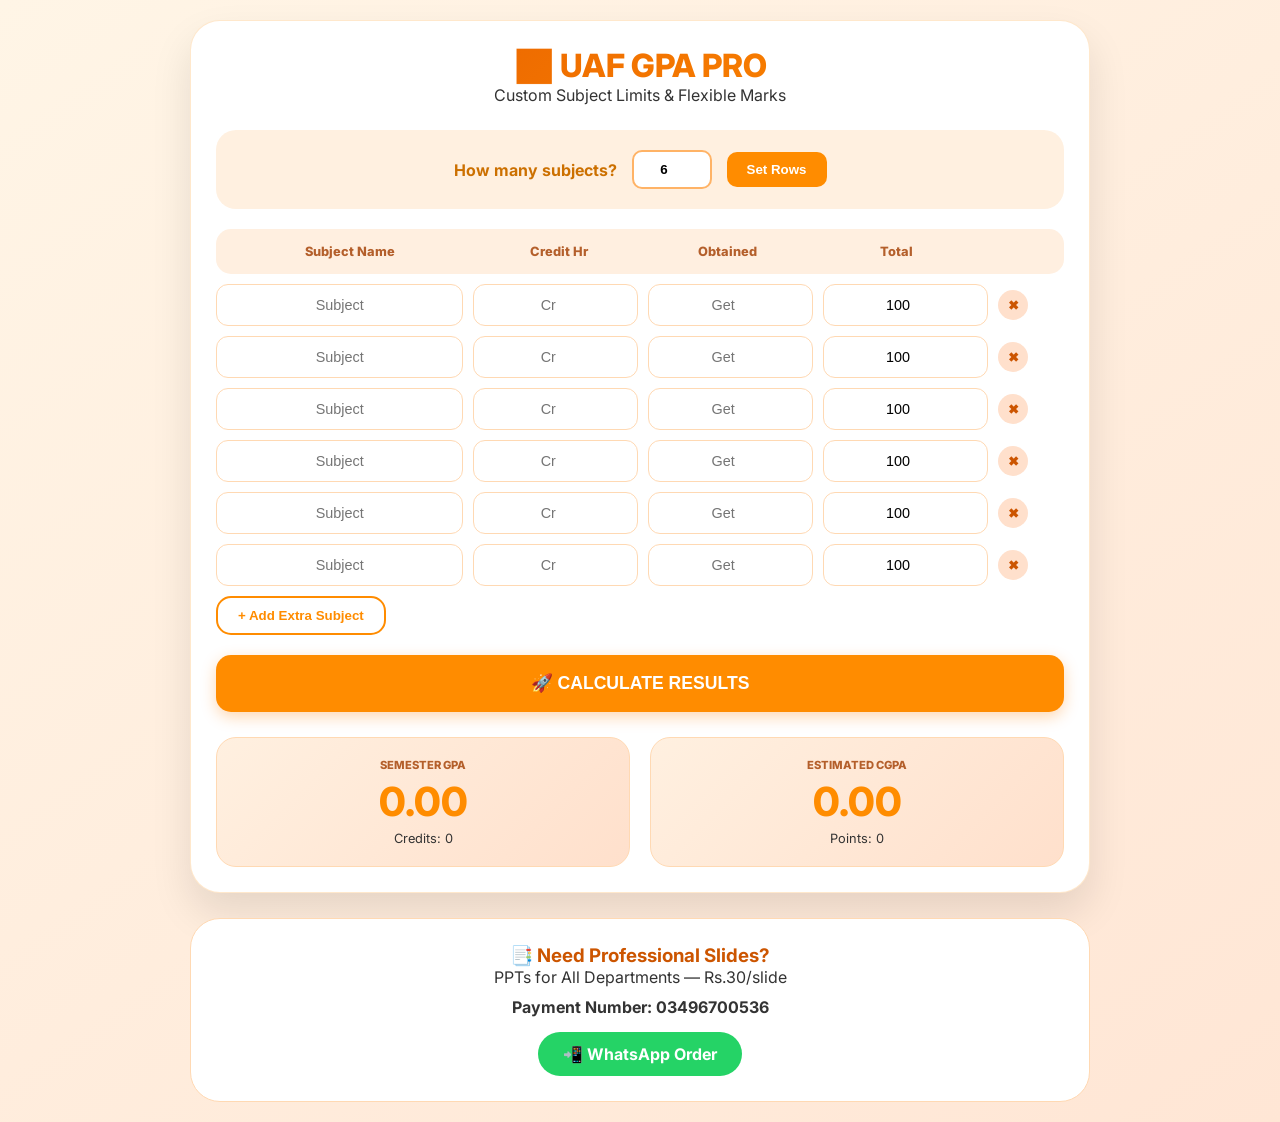
==== commit 833e1e3b: "Update index.html" ====
--- a/index.html
+++ b/index.html
@@ -3,143 +3,48 @@
 <head>
     <meta charset="UTF-8">
     <meta name="viewport" content="width=device-width, initial-scale=1.0, user-scalable=yes">
-    <title>UAF GPA Pro | Orange Edition</title>
-    <link href="https://fonts.googleapis.com/css2?family=Inter:opsz,wght@14..32,400;14..32,600;14..32,800&display=swap" rel="stylesheet">
+    <title>UAF GPA Pro | Flexible Calculator</title>
+    <link href="https://fonts.googleapis.com/css2?family=Inter:wght@400;600;800&display=swap" rel="stylesheet">
     <style>
         * { margin: 0; padding: 0; box-sizing: border-box; }
-        body {
-            font-family: 'Inter', sans-serif;
-            background: linear-gradient(145deg, #fff5e6 0%, #ffe6d5 100%);
-            min-height: 100vh;
-            padding: 30px 20px;
-        }
-        .container { max-width: 800px; margin: 0 auto; }
-        .card {
-            background: white;
-            border-radius: 40px;
-            box-shadow: 0 25px 45px -12px rgba(0,0,0,0.2);
-            padding: 32px 28px;
-            margin-bottom: 28px;
-            border: 1px solid rgba(255, 140, 0, 0.2);
-        }
-        .header { text-align: center; margin-bottom: 32px; }
-        .header h1 {
-            font-size: 2.2rem;
-            font-weight: 800;
-            background: linear-gradient(135deg, #e65c00, #ff8c00);
-            -webkit-background-clip: text;
-            background-clip: text;
-            color: transparent;
-            letter-spacing: -0.5px;
-        }
-        .header p { color: #b45f2b; margin-top: 8px; }
+        body { font-family: 'Inter', sans-serif; background: linear-gradient(145deg, #fff5e6 0%, #ffe6d5 100%); min-height: 100vh; padding: 20px; color: #333; }
+        .container { max-width: 900px; margin: 0 auto; }
+        
+        .card { background: white; border-radius: 30px; box-shadow: 0 20px 40px rgba(0,0,0,0.1); padding: 25px; margin-bottom: 25px; border: 1px solid rgba(255, 140, 0, 0.2); }
+        .header { text-align: center; margin-bottom: 25px; }
+        .header h1 { font-size: 2rem; font-weight: 800; background: linear-gradient(135deg, #e65c00, #ff8c00); -webkit-background-clip: text; background-clip: text; color: transparent; }
 
-        /* Style for Quick Calc and Total Subjects */
-        .input-box-styled {
-            background: #fff0e0;
-            border-radius: 30px;
-            padding: 20px;
-            margin-bottom: 20px;
-            border: 1px solid #ffd9b3;
-        }
-        .input-row {
-            display: flex;
-            align-items: center;
-            justify-content: space-between;
-            flex-wrap: wrap;
-            gap: 15px;
-            margin-bottom: 10px;
-        }
-        .input-row label { font-weight: 700; color: #cc7000; font-size: 1rem; }
-        .input-row input {
-            background: white;
-            border: 2px solid #ffb366;
-            border-radius: 50px;
-            padding: 10px 15px;
-            width: 140px;
-            font-size: 1.1rem;
-            font-weight: 600;
-            text-align: center;
-            outline: none;
-            color: #cc7000;
-        }
+        /* Setup Section */
+        .setup-box { background: #fff0e0; padding: 20px; border-radius: 20px; display: flex; align-items: center; justify-content: center; gap: 15px; margin-bottom: 20px; flex-wrap: wrap; }
+        .setup-box label { font-weight: 700; color: #cc7000; }
+        .setup-box input { padding: 10px; width: 80px; border-radius: 10px; border: 2px solid #ffb366; text-align: center; font-weight: bold; }
+        .btn-set { background: #ff8c00; color: white; border: none; padding: 10px 20px; border-radius: 10px; cursor: pointer; font-weight: bold; }
+
+        /* Table Grid */
+        .table-header { display: grid; grid-template-columns: 1.5fr 1fr 1fr 1fr 0.4fr; gap: 10px; background: #ffefe0; padding: 15px; border-radius: 15px; font-weight: 800; color: #b45f2b; font-size: 0.8rem; text-align: center; margin-bottom: 10px; }
+        .course-row { display: grid; grid-template-columns: 1.5fr 1fr 1fr 1fr 0.4fr; gap: 10px; margin-bottom: 10px; align-items: center; }
+        .course-row input { padding: 12px; border: 1px solid #ffd9b3; border-radius: 12px; width: 100%; text-align: center; font-size: 0.9rem; outline: none; }
+        .course-row input:focus { border-color: #ff8c00; background: #fffaf5; }
         
-        .section-title {
-            font-size: 0.9rem;
-            font-weight: 800;
-            color: #ff8c00;
-            text-transform: uppercase;
-            margin-bottom: 15px;
-            display: block;
-            text-align: center;
-        }
+        .remove-btn { background: #ffe0cc; border: none; border-radius: 50%; width: 30px; height: 30px; color: #cc5500; cursor: pointer; font-weight: bold; }
 
-        /* Tables & Rows */
-        .courses-header {
-            display: grid;
-            grid-template-columns: 1fr 1fr 0.3fr;
-            gap: 12px;
-            background: #ffefe0;
-            padding: 14px 16px;
-            border-radius: 30px;
-            margin-bottom: 15px;
-            font-weight: 800;
-            color: #b45f2b;
-        }
-        .course-row {
-            display: grid;
-            grid-template-columns: 1fr 1fr 0.3fr;
-            gap: 12px;
-            margin-bottom: 12px;
-            align-items: center;
-        }
-        .course-row input {
-            background: #fffaf5;
-            border: 1.5px solid #ffd9b3;
-            border-radius: 28px;
-            padding: 12px 16px;
-            font-size: 0.95rem;
-            font-weight: 500;
-            outline: none;
-            color: #4a2a0a;
-        }
-        .remove-btn {
-            background: #ffe0cc; border: none; border-radius: 40px;
-            width: 42px; height: 42px; font-weight: bold; color: #cc5500;
-            cursor: pointer; font-size: 1.2rem;
-        }
+        /* Calculation Buttons */
+        .btn-add { background: white; border: 2px solid #ff8c00; color: #ff8c00; padding: 10px 20px; border-radius: 15px; cursor: pointer; font-weight: bold; margin-bottom: 20px; }
+        .btn-main { background: #ff8c00; color: white; border: none; padding: 18px; border-radius: 15px; cursor: pointer; width: 100%; font-size: 1.1rem; font-weight: 800; box-shadow: 0 5px 15px rgba(255, 126, 0, 0.3); }
 
-        .btn-calc {
-            background: #ff8c00; border: none; border-radius: 60px;
-            padding: 14px 28px; font-weight: 800; color: white;
-            cursor: pointer; width: 100%; font-size: 1.1rem;
-            box-shadow: 0 5px 12px rgba(255, 140, 0, 0.3); margin-top: 10px;
-        }
-        .btn-add {
-            background: transparent; border: 2px solid #ff8c00;
-            border-radius: 60px; padding: 12px 20px; font-weight: 700;
-            color: #ff8c00; cursor: pointer; margin-bottom: 20px;
-        }
+        /* Dual Result Display */
+        .result-container { display: grid; grid-template-columns: 1fr 1fr; gap: 20px; margin-top: 25px; }
+        .result-box { background: linear-gradient(135deg, #fff0e0, #ffe0cc); padding: 20px; border-radius: 20px; text-align: center; border: 1px solid #ffd9b3; }
+        .res-label { font-size: 0.7rem; font-weight: 800; color: #b45f2b; text-transform: uppercase; }
+        .res-value { font-size: 2.5rem; font-weight: 800; color: #ff8c00; margin: 5px 0; }
+        
+        .footer-card { background: white; border-radius: 30px; padding: 25px; text-align: center; border: 1px solid #ffd9b3; }
+        .whatsapp-btn { background: #25D366; color: white; padding: 12px 25px; border-radius: 50px; text-decoration: none; font-weight: bold; display: inline-block; margin-top: 15px; }
 
-        .result-area {
-            background: linear-gradient(135deg, #fff0e0, #ffe0cc);
-            border-radius: 32px; padding: 24px; text-align: center; margin-top: 20px;
-        }
-        .cgpa-number { font-size: 64px; font-weight: 800; color: #ff8c00; }
-
-        /* Payment */
-        .payment-card {
-            background: white; border-radius: 40px; padding: 24px; text-align: center;
-            border: 1px solid #ffd9b3;
-        }
-        .payment-number {
-            background: #fff0e0; border-radius: 60px; padding: 10px 20px;
-            display: inline-flex; align-items: center; gap: 10px; margin: 10px 0;
-            font-weight: 800; color: #cc5500;
-        }
-        .whatsapp-btn {
-            background: #25D366; border: none; border-radius: 60px;
-            padding: 12px 28px; font-weight: 700; color: white; cursor: pointer;
+        @media (max-width: 600px) {
+            .table-header, .course-row { grid-template-columns: 1fr 1fr 1fr 0.5fr; }
+            .course-name { display: none; } /* Hide subject name on small phones */
+            .result-container { grid-template-columns: 1fr; }
         }
     </style>
 </head>
@@ -149,125 +54,113 @@
     <div class="card">
         <div class="header">
             <h1>📊 UAF GPA PRO</h1>
-            <p>Calculate Semester GPA or Lifetime CGPA</p>
+            <p>Custom Subject Limits & Flexible Marks</p>
         </div>
 
-        <div class="input-box-styled">
-            <span class="section-title">⚡ Quick Lifetime CGPA</span>
-            <div class="input-row">
-                <label>Total Quality Points:</label>
-                <input type="number" id="simpleQP" placeholder="e.g. 54.5">
-            </div>
-            <div class="input-row">
-                <label>Total Credit Hours:</label>
-                <input type="number" id="simpleCH" placeholder="e.g. 18">
-            </div>
-            <button class="btn-calc" onclick="calculateSimple()">Calculate Simple CGPA</button>
+        <div class="setup-box">
+            <label>How many subjects?</label>
+            <input type="number" id="subjectCount" value="6">
+            <button class="btn-set" onclick="generateRows()">Set Rows</button>
         </div>
 
-        <hr style="border: 0; border-top: 1px dashed #ffb366; margin: 30px 0;">
-
-        <span class="section-title">📚 Semester Wise Calculation</span>
-        <div class="input-row" style="justify-content: center; margin-bottom: 20px;">
-            <label>No. of Subjects:</label>
-            <input type="number" id="totalSubjectsInput" value="4" style="width: 80px;">
-            <button onclick="generateRows()" style="background:#ff8c00; color:white; border:none; padding:10px 15px; border-radius:20px; cursor:pointer;">Set</button>
-        </div>
-
-        <div class="courses-header">
-            <span>📖 Credits</span>
-            <span>📊 Marks</span>
-            <span>🗑️</span>
+        <div class="table-header">
+            <span class="course-name">Subject Name</span>
+            <span>Credit Hr</span>
+            <span>Obtained</span>
+            <span>Total</span>
+            <span></span>
         </div>
 
         <div id="courseList"></div>
-        <button class="btn-add" onclick="addSingleRow()">+ Add Subject</button>
-        <button class="btn-calc" onclick="computeAndDisplay()">✨ Calculate Semester GPA ✨</button>
 
-        <div class="result-area">
-            <div style="font-weight: 600;">FINAL RESULT</div>
-            <div class="cgpa-number" id="cgpaDisplay">0.00</div>
-            <div id="creditDisplay" style="color:#b45f2b; font-weight:600;">📌 Total Credit Hours: 0</div>
+        <button class="btn-add" onclick="addRow()">+ Add Extra Subject</button>
+        <button class="btn-main" onclick="calculateAll()">🚀 CALCULATE RESULTS</button>
+
+        <div class="result-container">
+            <div class="result-box">
+                <div class="res-label">Semester GPA</div>
+                <div class="res-value" id="gpaDisplay">0.00</div>
+                <div style="font-size: 0.8rem;" id="semCredits">Credits: 0</div>
+            </div>
+            <div class="result-box">
+                <div class="res-label">Estimated CGPA</div>
+                <div class="res-value" id="cgpaDisplay">0.00</div>
+                <div style="font-size: 0.8rem;" id="totalPoints">Points: 0</div>
+            </div>
         </div>
     </div>
 
-    <div class="payment-card">
-        <h3 style="color:#cc5500;">📑 Need Sociology PPTs?</h3>
-        <p>Ready-made Slides — Rs.30/slide</p>
-        <div class="payment-number">
-            <span>💸 03496700536</span>
-        </div><br>
-        <button class="whatsapp-btn" onclick="orderWA()">📲 Order via WhatsApp</button>
+    <div class="footer-card">
+        <h3 style="color:#cc5500;">📑 Need Professional Slides?</h3>
+        <p>PPTs for All Departments — Rs.30/slide</p>
+        <p style="font-weight: bold; margin-top: 10px;">Payment Number: 03496700536</p>
+        <a href="https://wa.me/923496700536" class="whatsapp-btn">📲 WhatsApp Order</a>
     </div>
 </div>
 
 <script>
-    const paymentNum = "03496700536";
-
-    function getUAFPoint(m) {
-        if (m >= 80) return 4.0;
-        if (m >= 65) return 3.0 + (m - 65) * (1.0 / 15.0);
-        if (m >= 50) return 2.0 + (m - 50) * (1.0 / 15.0);
-        if (m >= 40) return 1.0 + (m - 40) * (1.0 / 10.0);
+    // UAF Conversion Formula
+    function getGP(obtained, total) {
+        let per = (obtained / total) * 100;
+        if (per >= 80) return 4.0;
+        if (per >= 65) return 3.0 + (per - 65) * (1.0 / 15.0);
+        if (per >= 50) return 2.0 + (per - 50) * (1.0 / 15.0);
+        if (per >= 40) return 1.0 + (per - 40) * (1.0 / 10.0);
         return 0.0;
     }
 
-    function calculateSimple() {
-        const qp = parseFloat(document.getElementById('simpleQP').value);
-        const ch = parseFloat(document.getElementById('simpleCH').value);
-        if (qp > 0 && ch > 0) {
-            const res = (qp / ch).toFixed(2);
-            document.getElementById('cgpaDisplay').innerText = res;
-            document.getElementById('creditDisplay').innerText = `📌 Lifetime Total Credits: ${ch}`;
-        } else {
-            alert("Please enter valid Total Points and Hours");
-        }
-    }
-
-    function createSubjectRow(c='', m='') {
+    function createRow() {
         const div = document.createElement('div');
         div.className = 'course-row';
         div.innerHTML = `
-            <input type="number" class="credit-input" placeholder="Cr" value="${c}">
-            <input type="number" class="marks-input" placeholder="Marks" value="${m}">
+            <input type="text" class="course-name" placeholder="Subject">
+            <input type="number" class="cred" placeholder="Cr">
+            <input type="number" class="obt" placeholder="Get">
+            <input type="number" class="tot" placeholder="Total" value="100">
             <button class="remove-btn" onclick="this.parentElement.remove()">✖</button>
         `;
         return div;
     }
 
     function generateRows() {
-        const val = document.getElementById('totalSubjectsInput').value;
+        const count = document.getElementById('subjectCount').value;
         const list = document.getElementById('courseList');
         list.innerHTML = '';
-        for(let i=0; i<val; i++) list.appendChild(createSubjectRow());
+        for(let i=0; i<count; i++) { list.appendChild(createRow()); }
     }
 
-    function addSingleRow() {
-        document.getElementById('courseList').appendChild(createSubjectRow());
+    function addRow() {
+        document.getElementById('courseList').appendChild(createRow());
     }
 
-    function computeAndDisplay() {
-        let tp = 0, tc = 0;
+    function calculateAll() {
+        let totalQualityPoints = 0;
+        let totalCreditHours = 0;
+
         document.querySelectorAll('.course-row').forEach(row => {
-            const c = parseFloat(row.querySelector('.credit-input').value);
-            const m = parseFloat(row.querySelector('.marks-input').value);
-            if(c > 0 && !isNaN(m)) {
-                tp += getUAFPoint(m) * c;
-                tc += c;
+            const c = parseFloat(row.querySelector('.cred').value);
+            const o = parseFloat(row.querySelector('.obt').value);
+            const t = parseFloat(row.querySelector('.tot').value);
+
+            if (c > 0 && t > 0 && !isNaN(o)) {
+                let gp = getGP(o, t);
+                totalQualityPoints += (gp * c);
+                totalCreditHours += c;
             }
         });
-        const res = tc > 0 ? (tp / tc).toFixed(2) : "0.00";
-        document.getElementById('cgpaDisplay').innerText = res;
-        document.getElementById('creditDisplay').innerText = `📌 Semester Credits: ${tc}`;
+
+        const result = totalCreditHours > 0 ? (totalQualityPoints / totalCreditHours).toFixed(2) : "0.00";
+        
+        // Update Displays
+        document.getElementById('gpaDisplay').innerText = result;
+        document.getElementById('cgpaDisplay').innerText = result; // For a single semester, GPA = CGPA
+        document.getElementById('semCredits').innerText = `Credits: ${totalCreditHours}`;
+        document.getElementById('totalPoints').innerText = `Points: ${totalQualityPoints.toFixed(2)}`;
     }
 
-    function orderWA() {
-        const msg = encodeURIComponent("Hi! I need Sociology PPT slides. I saw your GPA tool.");
-        window.open(`https://wa.me/${paymentNum}?text=${msg}`, '_blank');
-    }
-
-    // Init
+    // Initialize with 6 rows
     generateRows();
 </script>
+
 </body>
 </html>
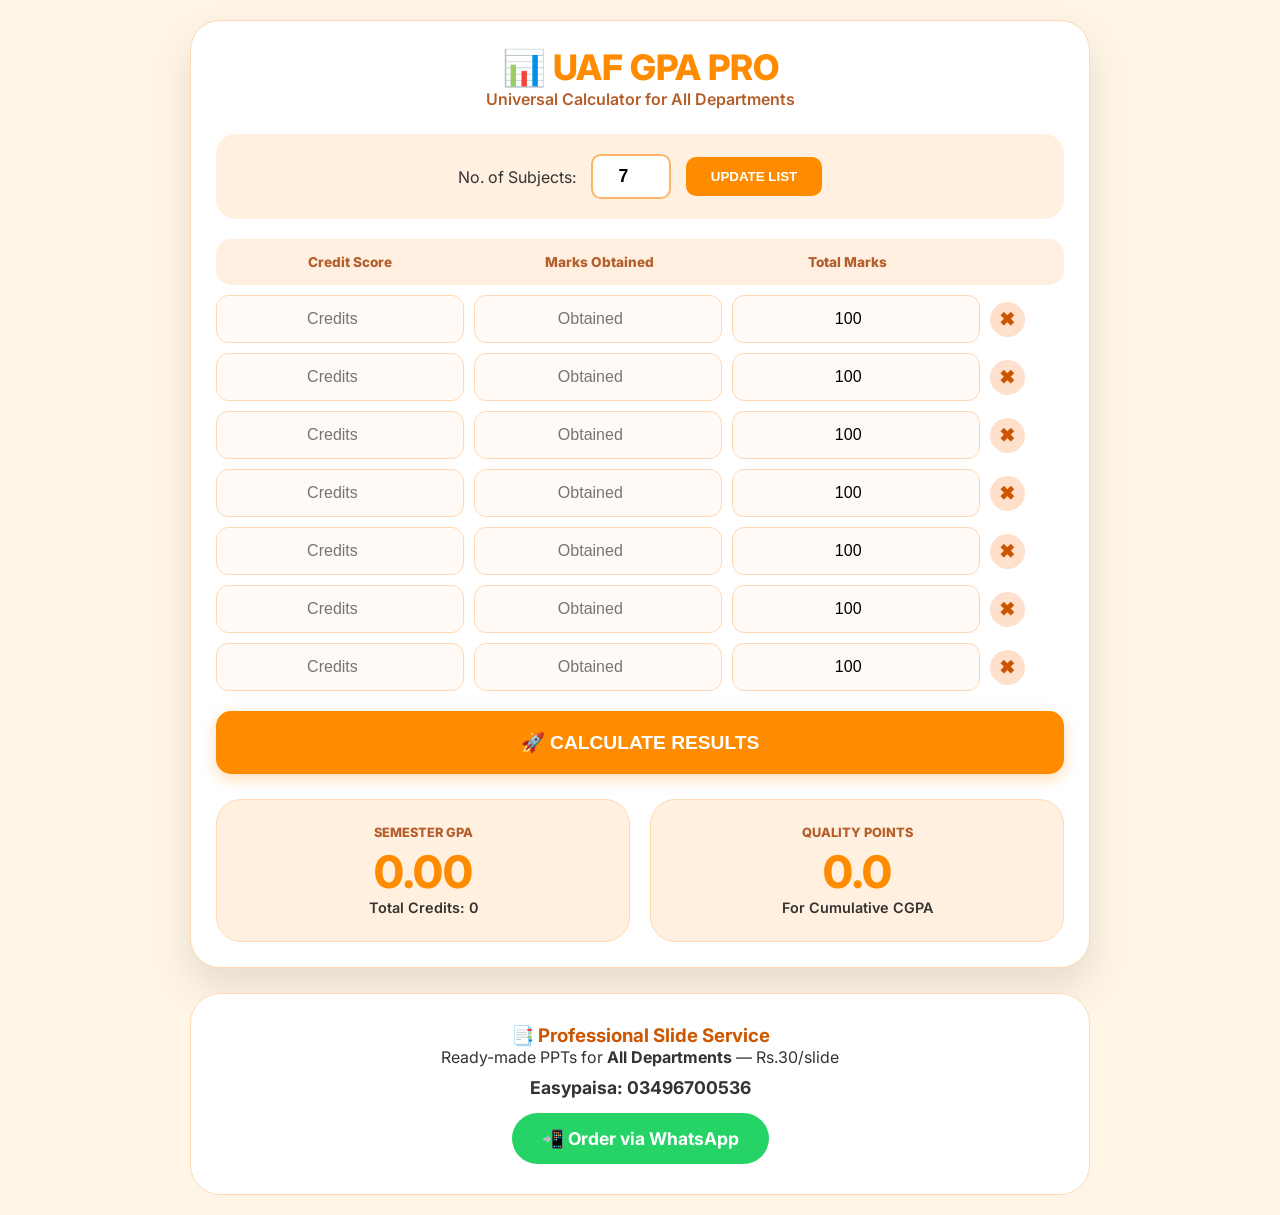
==== commit 2807666a: "Update index.html" ====
--- a/index.html
+++ b/index.html
@@ -3,49 +3,39 @@
 <head>
     <meta charset="UTF-8">
     <meta name="viewport" content="width=device-width, initial-scale=1.0, user-scalable=yes">
-    <title>UAF GPA Pro | Flexible Calculator</title>
+    <title>UAF GPA PRO | Universal Calculator</title>
     <link href="https://fonts.googleapis.com/css2?family=Inter:wght@400;600;800&display=swap" rel="stylesheet">
     <style>
         * { margin: 0; padding: 0; box-sizing: border-box; }
-        body { font-family: 'Inter', sans-serif; background: linear-gradient(145deg, #fff5e6 0%, #ffe6d5 100%); min-height: 100vh; padding: 20px; color: #333; }
+        body { font-family: 'Inter', sans-serif; background: #fff5e6; padding: 20px; color: #333; }
         .container { max-width: 900px; margin: 0 auto; }
-        
-        .card { background: white; border-radius: 30px; box-shadow: 0 20px 40px rgba(0,0,0,0.1); padding: 25px; margin-bottom: 25px; border: 1px solid rgba(255, 140, 0, 0.2); }
+        .card { background: white; border-radius: 30px; box-shadow: 0 20px 40px rgba(0,0,0,0.1); padding: 25px; margin-bottom: 25px; border: 1px solid #ffd9b3; }
         .header { text-align: center; margin-bottom: 25px; }
-        .header h1 { font-size: 2rem; font-weight: 800; background: linear-gradient(135deg, #e65c00, #ff8c00); -webkit-background-clip: text; background-clip: text; color: transparent; }
+        .header h1 { font-size: 2.2rem; font-weight: 800; color: #ff8c00; }
+        .header p { color: #b45f2b; font-weight: 600; }
 
-        /* Setup Section */
+        /* Rows Setup */
         .setup-box { background: #fff0e0; padding: 20px; border-radius: 20px; display: flex; align-items: center; justify-content: center; gap: 15px; margin-bottom: 20px; flex-wrap: wrap; }
-        .setup-box label { font-weight: 700; color: #cc7000; }
-        .setup-box input { padding: 10px; width: 80px; border-radius: 10px; border: 2px solid #ffb366; text-align: center; font-weight: bold; }
-        .btn-set { background: #ff8c00; color: white; border: none; padding: 10px 20px; border-radius: 10px; cursor: pointer; font-weight: bold; }
+        .setup-box input { padding: 10px; width: 80px; border-radius: 10px; border: 2px solid #ffb366; text-align: center; font-weight: bold; font-size: 1.1rem; }
+        .btn-set { background: #ff8c00; color: white; border: none; padding: 12px 25px; border-radius: 10px; cursor: pointer; font-weight: 800; text-transform: uppercase; }
 
-        /* Table Grid */
-        .table-header { display: grid; grid-template-columns: 1.5fr 1fr 1fr 1fr 0.4fr; gap: 10px; background: #ffefe0; padding: 15px; border-radius: 15px; font-weight: 800; color: #b45f2b; font-size: 0.8rem; text-align: center; margin-bottom: 10px; }
-        .course-row { display: grid; grid-template-columns: 1.5fr 1fr 1fr 1fr 0.4fr; gap: 10px; margin-bottom: 10px; align-items: center; }
-        .course-row input { padding: 12px; border: 1px solid #ffd9b3; border-radius: 12px; width: 100%; text-align: center; font-size: 0.9rem; outline: none; }
-        .course-row input:focus { border-color: #ff8c00; background: #fffaf5; }
-        
-        .remove-btn { background: #ffe0cc; border: none; border-radius: 50%; width: 30px; height: 30px; color: #cc5500; cursor: pointer; font-weight: bold; }
+        /* Grid for Inputs */
+        .table-header { display: grid; grid-template-columns: 1fr 1fr 1fr 0.3fr; gap: 10px; background: #ffefe0; padding: 15px; border-radius: 15px; font-weight: 800; color: #b45f2b; font-size: 0.85rem; text-align: center; margin-bottom: 10px; }
+        .course-row { display: grid; grid-template-columns: 1fr 1fr 1fr 0.3fr; gap: 10px; margin-bottom: 10px; align-items: center; }
+        .course-row input { padding: 14px; border: 1px solid #ffd9b3; border-radius: 12px; width: 100%; text-align: center; font-size: 1rem; outline: none; background: #fffaf5; }
+        .course-row input:focus { border-color: #ff8c00; background: white; }
+        .remove-btn { background: #ffe0cc; border: none; border-radius: 50%; width: 35px; height: 35px; color: #cc5500; cursor: pointer; font-weight: bold; font-size: 1.2rem; }
 
-        /* Calculation Buttons */
-        .btn-add { background: white; border: 2px solid #ff8c00; color: #ff8c00; padding: 10px 20px; border-radius: 15px; cursor: pointer; font-weight: bold; margin-bottom: 20px; }
-        .btn-main { background: #ff8c00; color: white; border: none; padding: 18px; border-radius: 15px; cursor: pointer; width: 100%; font-size: 1.1rem; font-weight: 800; box-shadow: 0 5px 15px rgba(255, 126, 0, 0.3); }
+        .btn-main { background: #ff8c00; color: white; border: none; padding: 20px; border-radius: 15px; cursor: pointer; width: 100%; font-size: 1.2rem; font-weight: 800; margin-top: 10px; box-shadow: 0 5px 15px rgba(255, 140, 0, 0.3); }
 
-        /* Dual Result Display */
+        /* Results Display */
         .result-container { display: grid; grid-template-columns: 1fr 1fr; gap: 20px; margin-top: 25px; }
-        .result-box { background: linear-gradient(135deg, #fff0e0, #ffe0cc); padding: 20px; border-radius: 20px; text-align: center; border: 1px solid #ffd9b3; }
-        .res-label { font-size: 0.7rem; font-weight: 800; color: #b45f2b; text-transform: uppercase; }
-        .res-value { font-size: 2.5rem; font-weight: 800; color: #ff8c00; margin: 5px 0; }
-        
-        .footer-card { background: white; border-radius: 30px; padding: 25px; text-align: center; border: 1px solid #ffd9b3; }
-        .whatsapp-btn { background: #25D366; color: white; padding: 12px 25px; border-radius: 50px; text-decoration: none; font-weight: bold; display: inline-block; margin-top: 15px; }
+        .result-box { background: #fff0e0; padding: 25px; border-radius: 25px; text-align: center; border: 1px solid #ffd9b3; }
+        .res-label { font-size: 0.8rem; font-weight: 800; color: #b45f2b; text-transform: uppercase; margin-bottom: 5px; }
+        .res-value { font-size: 2.8rem; font-weight: 800; color: #ff8c00; }
 
-        @media (max-width: 600px) {
-            .table-header, .course-row { grid-template-columns: 1fr 1fr 1fr 0.5fr; }
-            .course-name { display: none; } /* Hide subject name on small phones */
-            .result-container { grid-template-columns: 1fr; }
-        }
+        .footer-card { background: white; border-radius: 30px; padding: 30px; text-align: center; border: 1px solid #ffd9b3; }
+        .whatsapp-btn { background: #25D366; color: white; padding: 15px 30px; border-radius: 50px; text-decoration: none; font-weight: bold; display: inline-block; margin-top: 15px; font-size: 1.1rem; }
     </style>
 </head>
 <body>
@@ -54,52 +44,50 @@
     <div class="card">
         <div class="header">
             <h1>📊 UAF GPA PRO</h1>
-            <p>Custom Subject Limits & Flexible Marks</p>
+            <p>Universal Calculator for All Departments</p>
         </div>
 
         <div class="setup-box">
-            <label>How many subjects?</label>
-            <input type="number" id="subjectCount" value="6">
-            <button class="btn-set" onclick="generateRows()">Set Rows</button>
+            <label>No. of Subjects:</label>
+            <input type="number" id="subjectCount" value="7">
+            <button class="btn-set" onclick="generateRows()">Update List</button>
         </div>
 
         <div class="table-header">
-            <span class="course-name">Subject Name</span>
-            <span>Credit Hr</span>
-            <span>Obtained</span>
-            <span>Total</span>
+            <span>Credit Score</span>
+            <span>Marks Obtained</span>
+            <span>Total Marks</span>
             <span></span>
         </div>
 
         <div id="courseList"></div>
 
-        <button class="btn-add" onclick="addRow()">+ Add Extra Subject</button>
         <button class="btn-main" onclick="calculateAll()">🚀 CALCULATE RESULTS</button>
 
         <div class="result-container">
             <div class="result-box">
                 <div class="res-label">Semester GPA</div>
                 <div class="res-value" id="gpaDisplay">0.00</div>
-                <div style="font-size: 0.8rem;" id="semCredits">Credits: 0</div>
+                <div style="font-size: 0.9rem; font-weight: 600;" id="semCredits">Total Credits: 0</div>
             </div>
             <div class="result-box">
-                <div class="res-label">Estimated CGPA</div>
-                <div class="res-value" id="cgpaDisplay">0.00</div>
-                <div style="font-size: 0.8rem;" id="totalPoints">Points: 0</div>
+                <div class="res-label">Quality Points</div>
+                <div class="res-value" id="qpDisplay">0.0</div>
+                <div style="font-size: 0.9rem; font-weight: 600;">For Cumulative CGPA</div>
             </div>
         </div>
     </div>
 
     <div class="footer-card">
-        <h3 style="color:#cc5500;">📑 Need Professional Slides?</h3>
-        <p>PPTs for All Departments — Rs.30/slide</p>
-        <p style="font-weight: bold; margin-top: 10px;">Payment Number: 03496700536</p>
-        <a href="https://wa.me/923496700536" class="whatsapp-btn">📲 WhatsApp Order</a>
+        <h3 style="color:#cc5500;">📑 Professional Slide Service</h3>
+        <p>Ready-made PPTs for <strong>All Departments</strong> — Rs.30/slide</p>
+        <p style="font-weight: bold; margin-top: 10px; font-size: 1.1rem;">Easypaisa: 03496700536</p>
+        <a href="https://wa.me/923496700536" class="whatsapp-btn">📲 Order via WhatsApp</a>
     </div>
 </div>
 
 <script>
-    // UAF Conversion Formula
+    // Official UAF GPA Scale
     function getGP(obtained, total) {
         let per = (obtained / total) * 100;
         if (per >= 80) return 4.0;
@@ -113,9 +101,8 @@
         const div = document.createElement('div');
         div.className = 'course-row';
         div.innerHTML = `
-            <input type="text" class="course-name" placeholder="Subject">
-            <input type="number" class="cred" placeholder="Cr">
-            <input type="number" class="obt" placeholder="Get">
+            <input type="number" class="cred" placeholder="Credits">
+            <input type="number" class="obt" placeholder="Obtained">
             <input type="number" class="tot" placeholder="Total" value="100">
             <button class="remove-btn" onclick="this.parentElement.remove()">✖</button>
         `;
@@ -126,16 +113,13 @@
         const count = document.getElementById('subjectCount').value;
         const list = document.getElementById('courseList');
         list.innerHTML = '';
-        for(let i=0; i<count; i++) { list.appendChild(createRow()); }
-    }
-
-    function addRow() {
-        document.getElementById('courseList').appendChild(createRow());
+        const limit = count > 25 ? 25 : count; // Limit to 25 subjects for stability
+        for(let i=0; i < limit; i++) { list.appendChild(createRow()); }
     }
 
     function calculateAll() {
-        let totalQualityPoints = 0;
-        let totalCreditHours = 0;
+        let totalQP = 0;
+        let totalCH = 0;
 
         document.querySelectorAll('.course-row').forEach(row => {
             const c = parseFloat(row.querySelector('.cred').value);
@@ -143,22 +127,18 @@
             const t = parseFloat(row.querySelector('.tot').value);
 
             if (c > 0 && t > 0 && !isNaN(o)) {
-                let gp = getGP(o, t);
-                totalQualityPoints += (gp * c);
-                totalCreditHours += c;
+                totalQP += (getGP(o, t) * c);
+                totalCH += c;
             }
         });
 
-        const result = totalCreditHours > 0 ? (totalQualityPoints / totalCreditHours).toFixed(2) : "0.00";
-        
-        // Update Displays
-        document.getElementById('gpaDisplay').innerText = result;
-        document.getElementById('cgpaDisplay').innerText = result; // For a single semester, GPA = CGPA
-        document.getElementById('semCredits').innerText = `Credits: ${totalCreditHours}`;
-        document.getElementById('totalPoints').innerText = `Points: ${totalQualityPoints.toFixed(2)}`;
+        const finalGPA = totalCH > 0 ? (totalQP / totalCH).toFixed(2) : "0.00";
+        document.getElementById('gpaDisplay').innerText = finalGPA;
+        document.getElementById('qpDisplay').innerText = totalQP.toFixed(1);
+        document.getElementById('semCredits').innerText = `Total Credits: ${totalCH}`;
     }
 
-    // Initialize with 6 rows
+    // Initialize with 7 subjects as default
     generateRows();
 </script>
 
